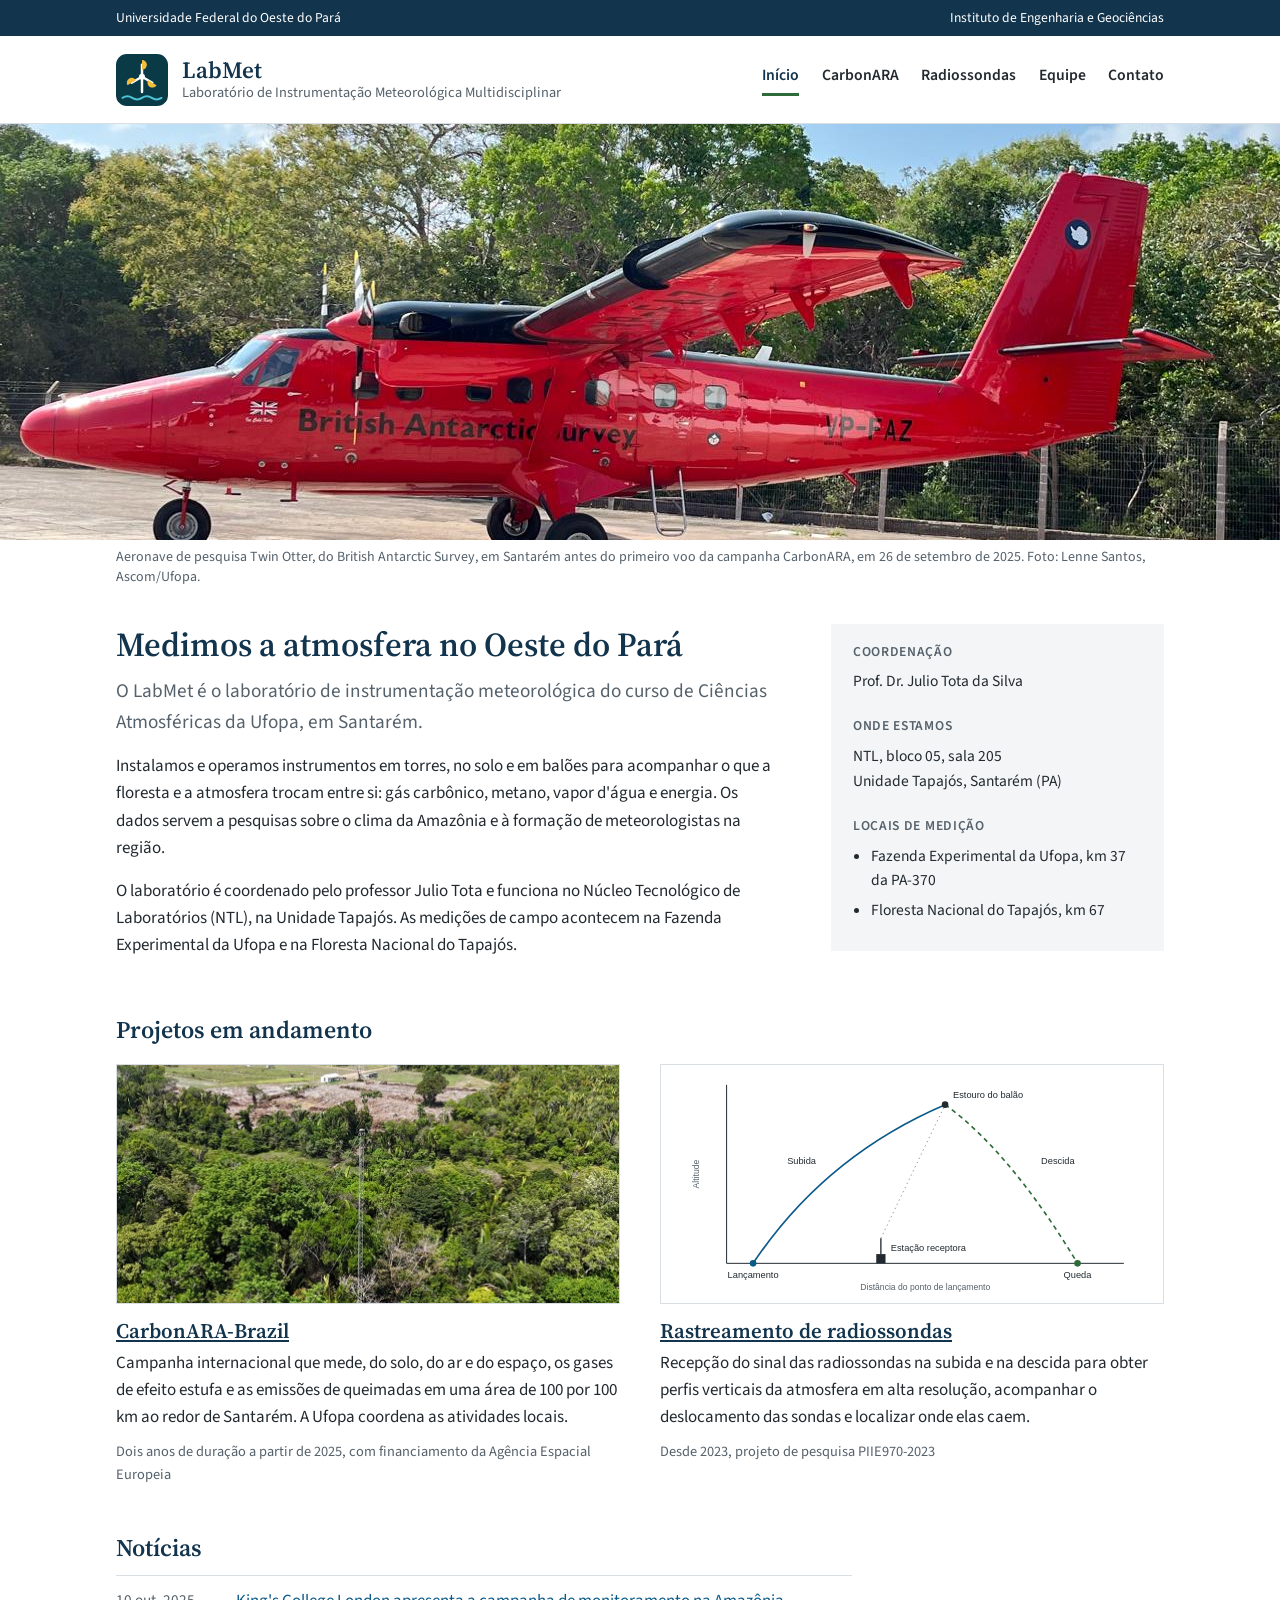
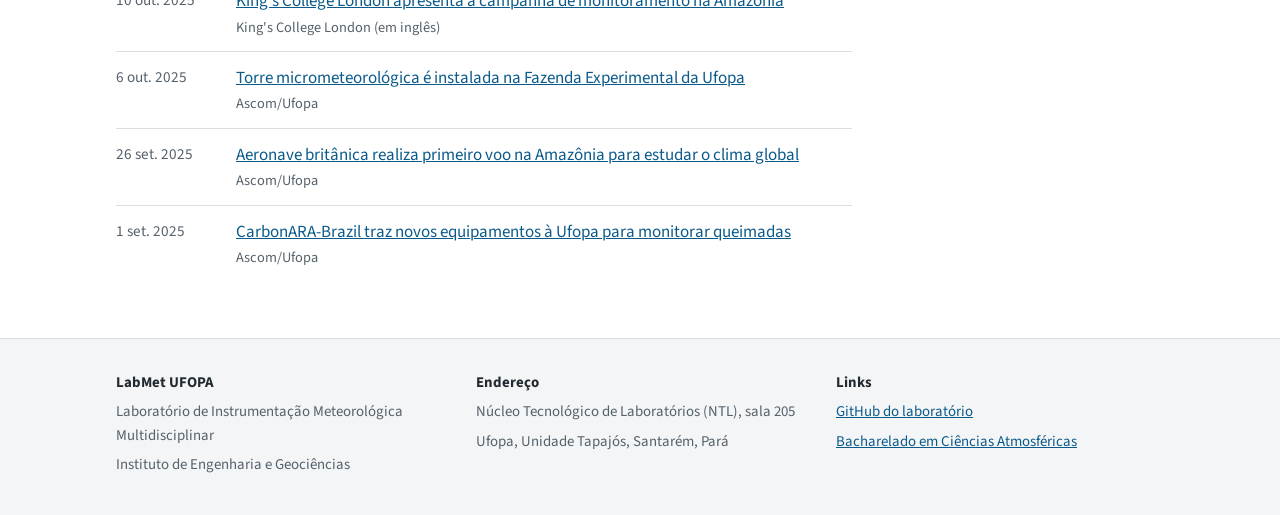
==== index.html @ 43bb2252 "Refaz o site no formato de páginas de laboratório acadêmico Divide o conteúdo em páginas (início, Ca" ====
<!doctype html>
<html lang="pt-BR">
<head>
  <meta charset="utf-8">
  <meta name="viewport" content="width=device-width, initial-scale=1">
  <title>LabMet UFOPA | Laboratório de Instrumentação Meteorológica Multidisciplinar</title>
  <meta name="description" content="Laboratório de Instrumentação Meteorológica Multidisciplinar da Ufopa, em Santarém. Medidas de gases de efeito estufa, fluxos e perfis da atmosfera na Amazônia.">
  <meta property="og:title" content="LabMet UFOPA | Laboratório de Instrumentação Meteorológica Multidisciplinar">
  <meta property="og:description" content="Laboratório de Instrumentação Meteorológica Multidisciplinar da Ufopa, em Santarém. Medidas de gases de efeito estufa, fluxos e perfis da atmosfera na Amazônia.">
  <meta property="og:type" content="website">
  <meta property="og:url" content="https://labmet-ufopa.github.io/">
  <meta property="og:image" content="https://labmet-ufopa.github.io/assets/img/fotos/twin-otter-hangar.jpg">
  <meta property="og:locale" content="pt_BR">
  <link rel="icon" href="assets/img/logo.svg" type="image/svg+xml">
  <link rel="preconnect" href="https://fonts.googleapis.com">
  <link rel="preconnect" href="https://fonts.gstatic.com" crossorigin>
  <link rel="stylesheet" href="https://fonts.googleapis.com/css2?family=Source+Sans+3:wght@400;600&family=Source+Serif+4:opsz,wght@8..60,600&display=swap">
  <link rel="stylesheet" href="assets/css/style.css">
</head>
<body>
  <a class="pular" href="#conteudo">Ir para o conteúdo</a>

  <div class="barra-ufopa">
    <div class="container">
      <a href="https://www.ufopa.edu.br/">Universidade Federal do Oeste do Pará</a>
      <a href="https://ieg.ufopa.edu.br/">Instituto de Engenharia e Geociências</a>
    </div>
  </div>

  <header class="cabecalho">
    <div class="container">
      <a class="marca" href="index.html">
        <img src="assets/img/logo.svg" alt="" width="52" height="52">
        <span>
          <span class="marca-nome">LabMet</span>
          <span class="marca-desc">Laboratório de Instrumentação Meteorológica Multidisciplinar</span>
        </span>
      </a>
      <nav class="menu" aria-label="Principal">
        <ul>
          <li><a href="index.html" aria-current="page">Início</a></li>
          <li><a href="carbonara.html">CarbonARA</a></li>
          <li><a href="radiossondas.html">Radiossondas</a></li>
          <li><a href="equipe.html">Equipe</a></li>
          <li><a href="contato.html">Contato</a></li>
        </ul>
      </nav>
    </div>
  </header>

  <main id="conteudo">
    <figure class="destaque">
      <img src="assets/img/fotos/twin-otter-hangar.jpg" alt="Avião bimotor vermelho do British Antarctic Survey estacionado em Santarém" width="1280" height="720">
    </figure>
    <div class="container">
      <figcaption>Aeronave de pesquisa Twin Otter, do British Antarctic Survey, em Santarém antes do primeiro voo da campanha CarbonARA, em 26 de setembro de 2025. Foto: Lenne Santos, Ascom/Ufopa.</figcaption>
    </div>

    <div class="container principal">
      <div class="colunas">
        <div>
          <h1>Medimos a atmosfera no Oeste do Pará</h1>
          <p class="abertura">O LabMet é o laboratório de instrumentação meteorológica do curso de Ciências Atmosféricas da Ufopa, em Santarém.</p>
          <p>Instalamos e operamos instrumentos em torres, no solo e em balões para acompanhar o que a floresta e a atmosfera trocam entre si: gás carbônico, metano, vapor d'água e energia. Os dados servem a pesquisas sobre o clima da Amazônia e à formação de meteorologistas na região.</p>
          <p>O laboratório é coordenado pelo professor Julio Tota e funciona no Núcleo Tecnológico de Laboratórios (NTL), na Unidade Tapajós. As medições de campo acontecem na Fazenda Experimental da Ufopa e na Floresta Nacional do Tapajós.</p>
        </div>
        <aside class="lateral">
          <h2>Coordenação</h2>
          <p>Prof. Dr. Julio Tota da Silva</p>
          <h2>Onde estamos</h2>
          <p>NTL, bloco 05, sala 205<br>Unidade Tapajós, Santarém (PA)</p>
          <h2>Locais de medição</h2>
          <ul>
            <li>Fazenda Experimental da Ufopa, km 37 da PA-370</li>
            <li>Floresta Nacional do Tapajós, km 67</li>
          </ul>
        </aside>
      </div>

      <h2>Projetos em andamento</h2>
      <div class="projetos">
        <article class="projeto">
          <a href="carbonara.html"><img src="assets/img/fotos/torre-fazenda.jpg" alt="Vista aérea da torre metálica em meio à vegetação na Fazenda Experimental" width="500" height="345"></a>
          <h3><a href="carbonara.html">CarbonARA-Brazil</a></h3>
          <p>Campanha internacional que mede, do solo, do ar e do espaço, os gases de efeito estufa e as emissões de queimadas em uma área de 100 por 100 km ao redor de Santarém. A Ufopa coordena as atividades locais.</p>
          <p class="situacao">Dois anos de duração a partir de 2025, com financiamento da Agência Espacial Europeia</p>
        </article>
        <article class="projeto">
          <a href="radiossondas.html"><img src="assets/img/radiossonda-esquema.svg" alt="Esquema da subida e da descida de uma radiossonda, com a estação receptora no solo" width="700" height="360"></a>
          <h3><a href="radiossondas.html">Rastreamento de radiossondas</a></h3>
          <p>Recepção do sinal das radiossondas na subida e na descida para obter perfis verticais da atmosfera em alta resolução, acompanhar o deslocamento das sondas e localizar onde elas caem.</p>
          <p class="situacao">Desde 2023, projeto de pesquisa PIIE970-2023</p>
        </article>
      </div>

      <h2>Notícias</h2>
      <ul class="noticias">
        <li>
          <time datetime="2025-10-10">10 out. 2025</time>
          <span><a href="https://www.kcl.ac.uk/news/kings-leads-major-international-effort-to-monitor-amazons-climate-tipping-point">King's College London apresenta a campanha de monitoramento na Amazônia</a> <span class="fonte">King's College London (em inglês)</span></span>
        </li>
        <li>
          <time datetime="2025-10-06">6 out. 2025</time>
          <span><a href="https://www.ufopa.edu.br/ufopa/comunica/noticias/torre-micrometeorologica-e-instalada-na-fazenda-experimental-da-ufopa/">Torre micrometeorológica é instalada na Fazenda Experimental da Ufopa</a> <span class="fonte">Ascom/Ufopa</span></span>
        </li>
        <li>
          <time datetime="2025-09-26">26 set. 2025</time>
          <span><a href="https://www.ufopa.edu.br/ufopa/comunica/noticias/aeronave-britanica-realiza-primeiro-voo-na-amazonia-para-estudar-o-clima-global/">Aeronave britânica realiza primeiro voo na Amazônia para estudar o clima global</a> <span class="fonte">Ascom/Ufopa</span></span>
        </li>
        <li>
          <time datetime="2025-09-01">1 set. 2025</time>
          <span><a href="https://www.ufopa.edu.br/ufopa/comunica/noticias/carbonara-brazil-traz-novos-equipamentos-a-ufopa-para-monitorar-queimadas/">CarbonARA-Brazil traz novos equipamentos à Ufopa para monitorar queimadas</a> <span class="fonte">Ascom/Ufopa</span></span>
        </li>
      </ul>
    </div>
  </main>

  <footer class="rodape">
    <div class="container">
      <div>
        <p><strong>LabMet UFOPA</strong></p>
        <p>Laboratório de Instrumentação Meteorológica Multidisciplinar</p>
        <p>Instituto de Engenharia e Geociências</p>
      </div>
      <div>
        <p><strong>Endereço</strong></p>
        <p>Núcleo Tecnológico de Laboratórios (NTL), sala 205</p>
        <p>Ufopa, Unidade Tapajós, Santarém, Pará</p>
      </div>
      <div>
        <p><strong>Links</strong></p>
        <p><a href="https://github.com/labmet-ufopa">GitHub do laboratório</a></p>
        <p><a href="https://ieg.ufopa.edu.br/ieg/graduacao/bacharelado-em-ciencias-atmosfericas/">Bacharelado em Ciências Atmosféricas</a></p>
      </div>
    </div>
  </footer>
</body>
</html>
---- assets/css/style.css ----
/* LabMet UFOPA */

:root {
  --azul: #12344d;
  --azul-link: #0b5a8a;
  --verde: #2f6b3a;
  --texto: #222a30;
  --texto-suave: #55616b;
  --linha: #d9dee2;
  --fundo: #ffffff;
  --fundo-suave: #f3f5f6;

  --serif: "Source Serif 4", Georgia, "Times New Roman", serif;
  --sans: "Source Sans 3", "Helvetica Neue", Arial, sans-serif;
}

*, *::before, *::after { box-sizing: border-box; }

html { color-scheme: light; }

body {
  margin: 0;
  background: var(--fundo);
  color: var(--texto);
  font-family: var(--sans);
  font-size: 1.0625rem;
  line-height: 1.6;
}

img { max-width: 100%; height: auto; display: block; }

a { color: var(--azul-link); }
a:hover { color: var(--azul); }
a:focus-visible { outline: 2px solid var(--azul-link); outline-offset: 2px; }

.container { max-width: 68rem; margin: 0 auto; padding: 0 1.25rem; }

.pular { position: absolute; left: -999px; top: 0; background: #fff; padding: 0.5rem 1rem; }
.pular:focus { left: 0; z-index: 5; }

/* Barra da universidade */
.barra-ufopa { background: var(--azul); color: #fff; font-size: 0.85rem; }
.barra-ufopa .container { display: flex; flex-wrap: wrap; justify-content: space-between; gap: 0.25rem 1.5rem; padding-top: 0.45rem; padding-bottom: 0.45rem; }
.barra-ufopa a { color: #fff; text-decoration: none; }
.barra-ufopa a:hover { text-decoration: underline; }

/* Cabeçalho */
.cabecalho { border-bottom: 1px solid var(--linha); }
.cabecalho .container { display: flex; flex-wrap: wrap; align-items: center; justify-content: space-between; gap: 0.75rem 2rem; padding-top: 1.1rem; padding-bottom: 1.1rem; }
.marca { display: flex; align-items: center; gap: 0.85rem; text-decoration: none; color: var(--azul); min-width: 0; }
.marca img { width: 3.25rem; height: 3.25rem; flex: none; }
.marca-nome { font-family: var(--serif); font-weight: 600; font-size: 1.45rem; line-height: 1.15; display: block; }
.marca-desc { font-size: 0.9rem; color: var(--texto-suave); display: block; line-height: 1.3; }

.menu ul { list-style: none; margin: 0; padding: 0; display: flex; flex-wrap: wrap; gap: 0.25rem 1.4rem; }
.menu a { text-decoration: none; color: var(--texto); font-weight: 600; font-size: 0.98rem; padding: 0.3rem 0; display: block; border-bottom: 3px solid transparent; }
.menu a:hover { border-bottom-color: var(--linha); }
.menu a[aria-current="page"] { border-bottom-color: var(--verde); color: var(--azul); }

/* Títulos e texto */
h1, h2, h3 { font-family: var(--serif); color: var(--azul); font-weight: 600; line-height: 1.2; }
h1 { font-size: 2.1rem; margin: 0 0 0.75rem; }
h2 { font-size: 1.5rem; margin: 2.5rem 0 0.75rem; }
h3 { font-size: 1.15rem; margin: 1.75rem 0 0.4rem; }
p { margin: 0 0 1rem; }
ul, ol { margin: 0 0 1rem; padding-left: 1.3rem; }
li { margin-bottom: 0.3rem; }

.principal { padding-top: 2.25rem; padding-bottom: 3.5rem; }
.abertura { font-size: 1.2rem; color: var(--texto-suave); max-width: 46rem; }
.texto { max-width: 46rem; }
.migalha { font-size: 0.9rem; color: var(--texto-suave); margin-bottom: 1rem; }

/* Foto de abertura da página inicial */
.destaque { margin: 0; }
.destaque img { width: 100%; height: 26rem; object-fit: cover; object-position: center 55%; }
figcaption { font-size: 0.875rem; color: var(--texto-suave); padding-top: 0.5rem; line-height: 1.4; }

figure { margin: 1.75rem 0; }
figure img { border: 1px solid var(--linha); }
.destaque img { border: 0; }

/* Duas colunas: texto e lateral */
.colunas { display: grid; grid-template-columns: minmax(0, 2fr) minmax(0, 1fr); gap: 3rem; align-items: start; }
.lateral { background: var(--fundo-suave); padding: 1.25rem 1.4rem; font-size: 0.97rem; }
.lateral h2 { font-family: var(--sans); font-size: 0.85rem; text-transform: uppercase; letter-spacing: 0.05em; color: var(--texto-suave); margin: 0 0 0.6rem; }
.lateral h2:not(:first-child) { margin-top: 1.5rem; }
.lateral p, .lateral ul { margin-bottom: 0.5rem; }
.lateral ul { padding-left: 1.1rem; }

/* Projetos na página inicial */
.projetos { display: grid; grid-template-columns: repeat(2, minmax(0, 1fr)); gap: 2.5rem; margin-top: 1.25rem; }
.projeto img { width: 100%; height: 15rem; object-fit: cover; border: 1px solid var(--linha); background: #fff; }
.projeto img[src$=".svg"] { object-fit: contain; }
.projeto h3 { font-size: 1.3rem; margin: 0.9rem 0 0.4rem; }
.projeto h3 a { color: var(--azul); }
.projeto p { margin-bottom: 0.5rem; }
.situacao { font-size: 0.9rem; color: var(--texto-suave); }

/* Notícias */
.noticias { list-style: none; padding: 0; margin: 0; max-width: 46rem; }
.noticias li { display: grid; grid-template-columns: 6.5rem minmax(0, 1fr); gap: 1rem; padding: 0.8rem 0; border-top: 1px solid var(--linha); margin: 0; }
.noticias time { color: var(--texto-suave); font-size: 0.95rem; }
.noticias .fonte { display: block; font-size: 0.9rem; color: var(--texto-suave); }

/* Tabelas */
.rolagem { overflow-x: auto; margin: 1rem 0 1.5rem; }
table { border-collapse: collapse; width: 100%; font-size: 0.97rem; }
caption { text-align: left; font-weight: 600; padding-bottom: 0.5rem; color: var(--azul); }
th, td { text-align: left; padding: 0.55rem 1rem 0.55rem 0; border-bottom: 1px solid var(--linha); vertical-align: top; }
thead th { border-bottom: 2px solid var(--azul); font-size: 0.9rem; white-space: nowrap; }
.rolagem table { min-width: 34rem; }

/* Linha do tempo e fichas */
.datas { margin: 1rem 0 1.5rem; max-width: 46rem; }
.datas div { display: grid; grid-template-columns: 9rem minmax(0, 1fr); gap: 1rem; padding: 0.6rem 0; border-top: 1px solid var(--linha); }
.datas dt { font-weight: 600; color: var(--azul); }
.datas dd { margin: 0; }

blockquote { margin: 1.5rem 0; padding: 0.25rem 0 0.25rem 1.25rem; border-left: 3px solid var(--verde); max-width: 44rem; font-family: var(--serif); font-size: 1.12rem; line-height: 1.55; }
blockquote footer { font-family: var(--sans); font-size: 0.93rem; color: var(--texto-suave); margin-top: 0.5rem; }

/* Equipe */
.pessoas { list-style: none; padding: 0; margin: 0; max-width: 46rem; }
.pessoas li { padding: 1.1rem 0; border-top: 1px solid var(--linha); margin: 0; }
.pessoas h3 { margin: 0; font-size: 1.2rem; }
.pessoas .funcao { color: var(--texto-suave); font-size: 0.95rem; margin: 0.1rem 0 0.5rem; }
.pessoas p:last-child { margin-bottom: 0; }

.figura-svg { max-width: 44rem; }
.figura-svg svg { width: 100%; height: auto; display: block; border: 1px solid var(--linha); background: #fff; }
.figura-svg text { font-family: var(--sans); font-size: 14px; fill: var(--texto); }
.figura-svg .eixo { fill: var(--texto-suave); font-size: 13px; }

/* Rodapé */
.rodape { background: var(--fundo-suave); border-top: 1px solid var(--linha); font-size: 0.93rem; color: var(--texto-suave); }
.rodape .container { display: grid; grid-template-columns: repeat(3, minmax(0, 1fr)); gap: 2rem; padding-top: 2rem; padding-bottom: 2rem; }
.rodape strong { color: var(--texto); }
.rodape p { margin: 0 0 0.35rem; overflow-wrap: anywhere; }

@media (max-width: 800px) {
  h1 { font-size: 1.75rem; }
  .colunas, .projetos, .rodape .container { grid-template-columns: minmax(0, 1fr); gap: 2rem; }
  .destaque img { height: 15rem; }
  .marca-nome { font-size: 1.25rem; }
}
@media (max-width: 480px) {
  .noticias li, .datas div { grid-template-columns: minmax(0, 1fr); gap: 0.1rem; }
}
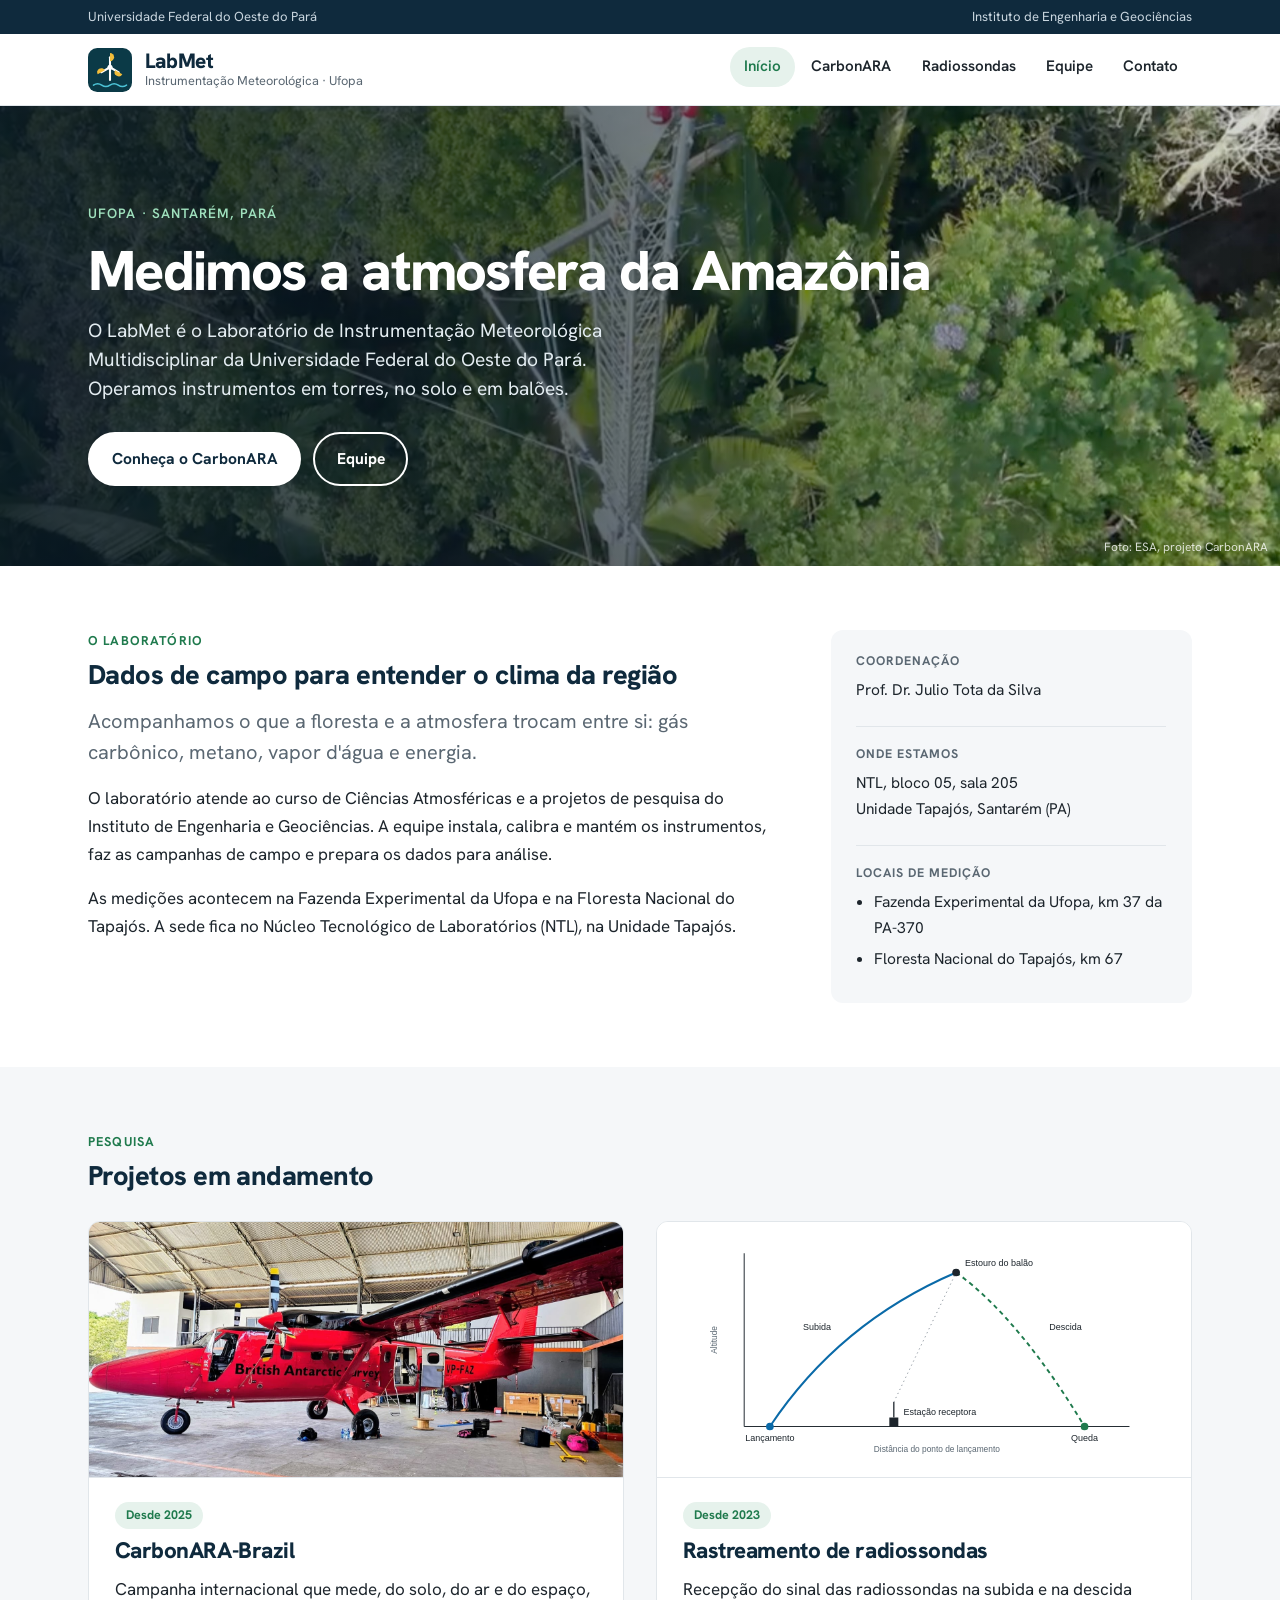
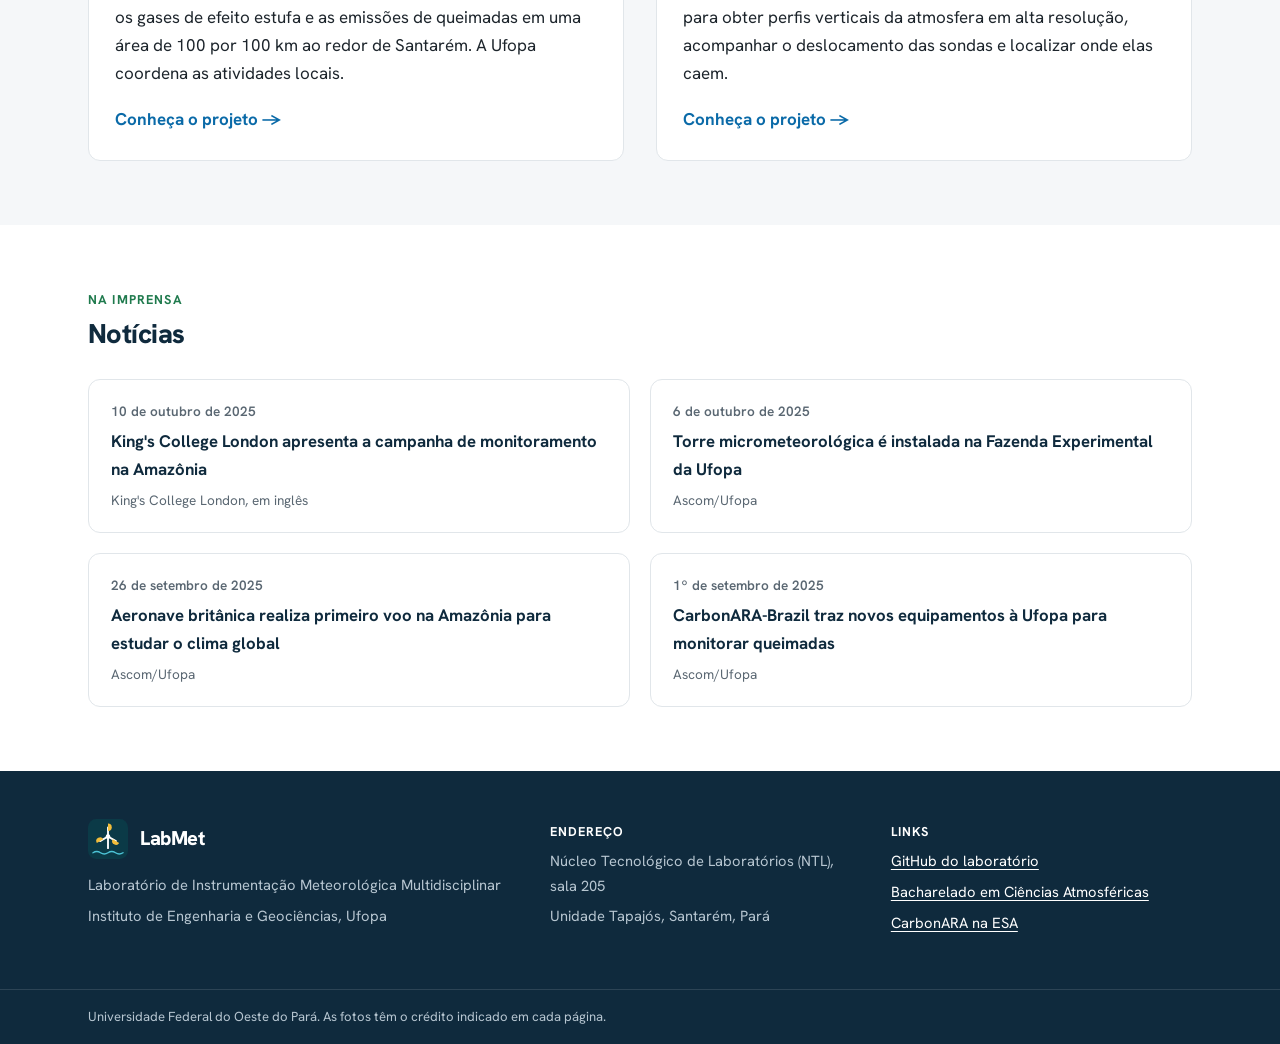
==== commit 119007cd: "Moderniza o visual, amplia o CarbonARA e inclui o Prof. Helvecio Abertura com foto em tela cheia, no" ====
--- a/index.html
+++ b/index.html
@@ -14,7 +14,7 @@
   <link rel="icon" href="assets/img/logo.svg" type="image/svg+xml">
   <link rel="preconnect" href="https://fonts.googleapis.com">
   <link rel="preconnect" href="https://fonts.gstatic.com" crossorigin>
-  <link rel="stylesheet" href="https://fonts.googleapis.com/css2?family=Source+Sans+3:wght@400;600&family=Source+Serif+4:opsz,wght@8..60,600&display=swap">
+  <link rel="stylesheet" href="https://fonts.googleapis.com/css2?family=Hanken+Grotesk:wght@400;600;700;800&display=swap">
   <link rel="stylesheet" href="assets/css/style.css">
 </head>
 <body>
@@ -30,10 +30,10 @@
   <header class="cabecalho">
     <div class="container">
       <a class="marca" href="index.html">
-        <img src="assets/img/logo.svg" alt="" width="52" height="52">
+        <img src="assets/img/logo.svg" alt="" width="44" height="44">
         <span>
           <span class="marca-nome">LabMet</span>
-          <span class="marca-desc">Laboratório de Instrumentação Meteorológica Multidisciplinar</span>
+          <span class="marca-desc">Instrumentação Meteorológica · Ufopa</span>
         </span>
       </a>
       <nav class="menu" aria-label="Principal">
@@ -49,20 +49,28 @@
   </header>
 
   <main id="conteudo">
-    <figure class="destaque">
-      <img src="assets/img/fotos/twin-otter-hangar.jpg" alt="Avião bimotor vermelho do British Antarctic Survey estacionado em Santarém" width="1280" height="720">
-    </figure>
-    <div class="container">
-      <figcaption>Aeronave de pesquisa Twin Otter, do British Antarctic Survey, em Santarém antes do primeiro voo da campanha CarbonARA, em 26 de setembro de 2025. Foto: Lenne Santos, Ascom/Ufopa.</figcaption>
-    </div>
+    <section class="hero">
+      <img src="assets/img/fotos/esa-torre-instrumentos.jpg" alt="Torre metálica com instrumentos vista de cima, cercada pelas copas das árvores">
+      <div class="container">
+        <p class="hero-local">Ufopa · Santarém, Pará</p>
+        <h1>Medimos a atmosfera da Amazônia</h1>
+        <p class="hero-texto">O LabMet é o Laboratório de Instrumentação Meteorológica Multidisciplinar da Universidade Federal do Oeste do Pará. Operamos instrumentos em torres, no solo e em balões.</p>
+        <div class="botoes">
+          <a class="botao" href="carbonara.html">Conheça o CarbonARA</a>
+          <a class="botao botao-vazado" href="equipe.html">Equipe</a>
+        </div>
+      </div>
+      <p class="credito">Foto: ESA, projeto CarbonARA</p>
+    </section>
 
-    <div class="container principal">
-      <div class="colunas">
+    <section class="secao">
+      <div class="container colunas">
         <div>
-          <h1>Medimos a atmosfera no Oeste do Pará</h1>
-          <p class="abertura">O LabMet é o laboratório de instrumentação meteorológica do curso de Ciências Atmosféricas da Ufopa, em Santarém.</p>
-          <p>Instalamos e operamos instrumentos em torres, no solo e em balões para acompanhar o que a floresta e a atmosfera trocam entre si: gás carbônico, metano, vapor d'água e energia. Os dados servem a pesquisas sobre o clima da Amazônia e à formação de meteorologistas na região.</p>
-          <p>O laboratório é coordenado pelo professor Julio Tota e funciona no Núcleo Tecnológico de Laboratórios (NTL), na Unidade Tapajós. As medições de campo acontecem na Fazenda Experimental da Ufopa e na Floresta Nacional do Tapajós.</p>
+          <p class="sobretitulo">O laboratório</p>
+          <h2>Dados de campo para entender o clima da região</h2>
+          <p class="abertura">Acompanhamos o que a floresta e a atmosfera trocam entre si: gás carbônico, metano, vapor d'água e energia.</p>
+          <p>O laboratório atende ao curso de Ciências Atmosféricas e a projetos de pesquisa do Instituto de Engenharia e Geociências. A equipe instala, calibra e mantém os instrumentos, faz as campanhas de campo e prepara os dados para análise.</p>
+          <p>As medições acontecem na Fazenda Experimental da Ufopa e na Floresta Nacional do Tapajós. A sede fica no Núcleo Tecnológico de Laboratórios (NTL), na Unidade Tapajós.</p>
         </div>
         <aside class="lateral">
           <h2>Coordenação</h2>
@@ -76,62 +84,94 @@
           </ul>
         </aside>
       </div>
+    </section>
 
-      <h2>Projetos em andamento</h2>
-      <div class="projetos">
-        <article class="projeto">
-          <a href="carbonara.html"><img src="assets/img/fotos/torre-fazenda.jpg" alt="Vista aérea da torre metálica em meio à vegetação na Fazenda Experimental" width="500" height="345"></a>
-          <h3><a href="carbonara.html">CarbonARA-Brazil</a></h3>
-          <p>Campanha internacional que mede, do solo, do ar e do espaço, os gases de efeito estufa e as emissões de queimadas em uma área de 100 por 100 km ao redor de Santarém. A Ufopa coordena as atividades locais.</p>
-          <p class="situacao">Dois anos de duração a partir de 2025, com financiamento da Agência Espacial Europeia</p>
-        </article>
-        <article class="projeto">
-          <a href="radiossondas.html"><img src="assets/img/radiossonda-esquema.svg" alt="Esquema da subida e da descida de uma radiossonda, com a estação receptora no solo" width="700" height="360"></a>
-          <h3><a href="radiossondas.html">Rastreamento de radiossondas</a></h3>
-          <p>Recepção do sinal das radiossondas na subida e na descida para obter perfis verticais da atmosfera em alta resolução, acompanhar o deslocamento das sondas e localizar onde elas caem.</p>
-          <p class="situacao">Desde 2023, projeto de pesquisa PIIE970-2023</p>
-        </article>
+    <section class="secao secao-suave">
+      <div class="container">
+        <div class="secao-titulo">
+          <div>
+            <p class="sobretitulo">Pesquisa</p>
+            <h2>Projetos em andamento</h2>
+          </div>
+        </div>
+        <div class="projetos">
+          <article class="projeto">
+            <img src="assets/img/fotos/esa-aviao-instrumentos.jpg" alt="Avião de pesquisa vermelho dentro de um hangar, com caixas de equipamentos ao redor">
+            <div class="projeto-corpo">
+              <span class="etiqueta">Desde 2025</span>
+              <h3><a href="carbonara.html">CarbonARA-Brazil</a></h3>
+              <p>Campanha internacional que mede, do solo, do ar e do espaço, os gases de efeito estufa e as emissões de queimadas em uma área de 100 por 100 km ao redor de Santarém. A Ufopa coordena as atividades locais.</p>
+              <p class="mais">Conheça o projeto →</p>
+            </div>
+          </article>
+          <article class="projeto">
+            <img src="assets/img/radiossonda-esquema.svg" alt="Esquema da subida e da descida de uma radiossonda, com a estação receptora no solo">
+            <div class="projeto-corpo">
+              <span class="etiqueta">Desde 2023</span>
+              <h3><a href="radiossondas.html">Rastreamento de radiossondas</a></h3>
+              <p>Recepção do sinal das radiossondas na subida e na descida para obter perfis verticais da atmosfera em alta resolução, acompanhar o deslocamento das sondas e localizar onde elas caem.</p>
+              <p class="mais">Conheça o projeto →</p>
+            </div>
+          </article>
+        </div>
       </div>
+    </section>
 
-      <h2>Notícias</h2>
-      <ul class="noticias">
-        <li>
-          <time datetime="2025-10-10">10 out. 2025</time>
-          <span><a href="https://www.kcl.ac.uk/news/kings-leads-major-international-effort-to-monitor-amazons-climate-tipping-point">King's College London apresenta a campanha de monitoramento na Amazônia</a> <span class="fonte">King's College London (em inglês)</span></span>
-        </li>
-        <li>
-          <time datetime="2025-10-06">6 out. 2025</time>
-          <span><a href="https://www.ufopa.edu.br/ufopa/comunica/noticias/torre-micrometeorologica-e-instalada-na-fazenda-experimental-da-ufopa/">Torre micrometeorológica é instalada na Fazenda Experimental da Ufopa</a> <span class="fonte">Ascom/Ufopa</span></span>
-        </li>
-        <li>
-          <time datetime="2025-09-26">26 set. 2025</time>
-          <span><a href="https://www.ufopa.edu.br/ufopa/comunica/noticias/aeronave-britanica-realiza-primeiro-voo-na-amazonia-para-estudar-o-clima-global/">Aeronave britânica realiza primeiro voo na Amazônia para estudar o clima global</a> <span class="fonte">Ascom/Ufopa</span></span>
-        </li>
-        <li>
-          <time datetime="2025-09-01">1 set. 2025</time>
-          <span><a href="https://www.ufopa.edu.br/ufopa/comunica/noticias/carbonara-brazil-traz-novos-equipamentos-a-ufopa-para-monitorar-queimadas/">CarbonARA-Brazil traz novos equipamentos à Ufopa para monitorar queimadas</a> <span class="fonte">Ascom/Ufopa</span></span>
-        </li>
-      </ul>
-    </div>
+    <section class="secao">
+      <div class="container">
+        <div class="secao-titulo">
+          <div>
+            <p class="sobretitulo">Na imprensa</p>
+            <h2>Notícias</h2>
+          </div>
+        </div>
+        <ul class="noticias">
+          <li>
+            <time datetime="2025-10-10">10 de outubro de 2025</time>
+            <a href="https://www.kcl.ac.uk/news/kings-leads-major-international-effort-to-monitor-amazons-climate-tipping-point">King's College London apresenta a campanha de monitoramento na Amazônia</a>
+            <span class="fonte">King's College London, em inglês</span>
+          </li>
+          <li>
+            <time datetime="2025-10-06">6 de outubro de 2025</time>
+            <a href="https://www.ufopa.edu.br/ufopa/comunica/noticias/torre-micrometeorologica-e-instalada-na-fazenda-experimental-da-ufopa/">Torre micrometeorológica é instalada na Fazenda Experimental da Ufopa</a>
+            <span class="fonte">Ascom/Ufopa</span>
+          </li>
+          <li>
+            <time datetime="2025-09-26">26 de setembro de 2025</time>
+            <a href="https://www.ufopa.edu.br/ufopa/comunica/noticias/aeronave-britanica-realiza-primeiro-voo-na-amazonia-para-estudar-o-clima-global/">Aeronave britânica realiza primeiro voo na Amazônia para estudar o clima global</a>
+            <span class="fonte">Ascom/Ufopa</span>
+          </li>
+          <li>
+            <time datetime="2025-09-01">1º de setembro de 2025</time>
+            <a href="https://www.ufopa.edu.br/ufopa/comunica/noticias/carbonara-brazil-traz-novos-equipamentos-a-ufopa-para-monitorar-queimadas/">CarbonARA-Brazil traz novos equipamentos à Ufopa para monitorar queimadas</a>
+            <span class="fonte">Ascom/Ufopa</span>
+          </li>
+        </ul>
+      </div>
+    </section>
   </main>
 
   <footer class="rodape">
     <div class="container">
       <div>
-        <p><strong>LabMet UFOPA</strong></p>
+        <div class="marca-rodape"><img src="assets/img/logo.svg" alt="" width="40" height="40"><span>LabMet</span></div>
         <p>Laboratório de Instrumentação Meteorológica Multidisciplinar</p>
-        <p>Instituto de Engenharia e Geociências</p>
+        <p>Instituto de Engenharia e Geociências, Ufopa</p>
       </div>
       <div>
         <p><strong>Endereço</strong></p>
         <p>Núcleo Tecnológico de Laboratórios (NTL), sala 205</p>
-        <p>Ufopa, Unidade Tapajós, Santarém, Pará</p>
+        <p>Unidade Tapajós, Santarém, Pará</p>
       </div>
       <div>
         <p><strong>Links</strong></p>
         <p><a href="https://github.com/labmet-ufopa">GitHub do laboratório</a></p>
         <p><a href="https://ieg.ufopa.edu.br/ieg/graduacao/bacharelado-em-ciencias-atmosfericas/">Bacharelado em Ciências Atmosféricas</a></p>
+        <p><a href="https://climate.esa.int/en/supporting-the-paris-agreement/CarbonARA/">CarbonARA na ESA</a></p>
       </div>
+    </div>
+    <div class="rodape-fim">
+      <div class="container">Universidade Federal do Oeste do Pará. As fotos têm o crédito indicado em cada página.</div>
     </div>
   </footer>
 </body>
--- a/assets/css/style.css
+++ b/assets/css/style.css
@@ -1,149 +1,227 @@
 /* LabMet UFOPA */
 
 :root {
-  --azul: #12344d;
-  --azul-link: #0b5a8a;
-  --verde: #2f6b3a;
-  --texto: #222a30;
-  --texto-suave: #55616b;
-  --linha: #d9dee2;
+  --azul: #0f2a3d;
+  --azul-medio: #1b4965;
+  --link: #0a6aa8;
+  --verde: #1f7a4d;
+  --verde-claro: #e6f2ec;
+  --texto: #1d252c;
+  --texto-suave: #5a6772;
+  --linha: #e1e6ea;
   --fundo: #ffffff;
-  --fundo-suave: #f3f5f6;
-
-  --serif: "Source Serif 4", Georgia, "Times New Roman", serif;
-  --sans: "Source Sans 3", "Helvetica Neue", Arial, sans-serif;
+  --fundo-suave: #f5f7f9;
+  --raio: 12px;
+
+  --fonte: "Hanken Grotesk", "Helvetica Neue", Arial, sans-serif;
 }
 
 *, *::before, *::after { box-sizing: border-box; }
 
-html { color-scheme: light; }
+html { color-scheme: light; scroll-behavior: smooth; }
+@media (prefers-reduced-motion: reduce) { html { scroll-behavior: auto; } }
 
 body {
   margin: 0;
   background: var(--fundo);
   color: var(--texto);
-  font-family: var(--sans);
+  font-family: var(--fonte);
   font-size: 1.0625rem;
-  line-height: 1.6;
+  line-height: 1.65;
+  -webkit-font-smoothing: antialiased;
 }
 
 img { max-width: 100%; height: auto; display: block; }
 
-a { color: var(--azul-link); }
+a { color: var(--link); text-underline-offset: 0.18em; }
 a:hover { color: var(--azul); }
-a:focus-visible { outline: 2px solid var(--azul-link); outline-offset: 2px; }
-
-.container { max-width: 68rem; margin: 0 auto; padding: 0 1.25rem; }
-
-.pular { position: absolute; left: -999px; top: 0; background: #fff; padding: 0.5rem 1rem; }
-.pular:focus { left: 0; z-index: 5; }
+a:focus-visible, .botao:focus-visible { outline: 3px solid #f2bd3a; outline-offset: 2px; }
+
+.container { max-width: 72rem; margin: 0 auto; padding-left: 1.5rem; padding-right: 1.5rem; }
+
+.pular { position: absolute; left: -999px; top: 0; background: #fff; padding: 0.5rem 1rem; z-index: 30; }
+.pular:focus { left: 0; }
 
 /* Barra da universidade */
-.barra-ufopa { background: var(--azul); color: #fff; font-size: 0.85rem; }
-.barra-ufopa .container { display: flex; flex-wrap: wrap; justify-content: space-between; gap: 0.25rem 1.5rem; padding-top: 0.45rem; padding-bottom: 0.45rem; }
-.barra-ufopa a { color: #fff; text-decoration: none; }
-.barra-ufopa a:hover { text-decoration: underline; }
+.barra-ufopa { background: var(--azul); color: #c9d6df; font-size: 0.82rem; }
+.barra-ufopa .container { display: flex; flex-wrap: wrap; justify-content: space-between; gap: 0.2rem 1.5rem; padding-top: 0.4rem; padding-bottom: 0.4rem; }
+.barra-ufopa a { color: inherit; text-decoration: none; }
+.barra-ufopa a:hover { color: #fff; }
 
 /* Cabeçalho */
-.cabecalho { border-bottom: 1px solid var(--linha); }
-.cabecalho .container { display: flex; flex-wrap: wrap; align-items: center; justify-content: space-between; gap: 0.75rem 2rem; padding-top: 1.1rem; padding-bottom: 1.1rem; }
-.marca { display: flex; align-items: center; gap: 0.85rem; text-decoration: none; color: var(--azul); min-width: 0; }
-.marca img { width: 3.25rem; height: 3.25rem; flex: none; }
-.marca-nome { font-family: var(--serif); font-weight: 600; font-size: 1.45rem; line-height: 1.15; display: block; }
-.marca-desc { font-size: 0.9rem; color: var(--texto-suave); display: block; line-height: 1.3; }
-
-.menu ul { list-style: none; margin: 0; padding: 0; display: flex; flex-wrap: wrap; gap: 0.25rem 1.4rem; }
-.menu a { text-decoration: none; color: var(--texto); font-weight: 600; font-size: 0.98rem; padding: 0.3rem 0; display: block; border-bottom: 3px solid transparent; }
-.menu a:hover { border-bottom-color: var(--linha); }
-.menu a[aria-current="page"] { border-bottom-color: var(--verde); color: var(--azul); }
+.cabecalho { position: sticky; top: 0; z-index: 20; background: rgba(255, 255, 255, 0.94); backdrop-filter: blur(10px); border-bottom: 1px solid var(--linha); }
+.cabecalho .container { display: flex; flex-wrap: wrap; align-items: center; justify-content: space-between; gap: 0.5rem 2rem; padding-top: 0.8rem; padding-bottom: 0.8rem; }
+.marca { display: flex; align-items: center; gap: 0.8rem; text-decoration: none; color: var(--azul); min-width: 0; }
+.marca img { width: 2.75rem; height: 2.75rem; flex: none; }
+.marca-nome { font-weight: 800; font-size: 1.3rem; letter-spacing: -0.02em; line-height: 1.1; display: block; }
+.marca-desc { font-size: 0.8rem; color: var(--texto-suave); display: block; line-height: 1.3; }
+
+.menu ul { list-style: none; margin: 0; padding: 0; display: flex; flex-wrap: wrap; gap: 0.2rem; }
+.menu a { text-decoration: none; color: var(--texto); font-weight: 600; font-size: 0.95rem; padding: 0.45rem 0.85rem; display: block; border-radius: 999px; }
+.menu a:hover { background: var(--fundo-suave); }
+.menu a[aria-current="page"] { background: var(--verde-claro); color: var(--verde); }
+
+/* Abertura com foto */
+.hero { position: relative; color: #fff; background: var(--azul); overflow: hidden; }
+.hero > img { position: absolute; inset: 0; width: 100%; height: 100%; object-fit: cover; }
+.hero::after { content: ""; position: absolute; inset: 0; background: linear-gradient(90deg, rgba(8, 24, 36, 0.88) 0%, rgba(8, 24, 36, 0.62) 45%, rgba(8, 24, 36, 0.15) 100%); }
+.hero .container { position: relative; z-index: 1; padding-top: 6rem; padding-bottom: 5rem; }
+.hero-interno .container { padding-top: 4rem; padding-bottom: 3.25rem; }
+.hero-local { font-size: 0.85rem; font-weight: 600; letter-spacing: 0.08em; text-transform: uppercase; color: #9fe0bd; margin: 0 0 1rem; }
+.hero h1 { color: #fff; font-size: clamp(2.1rem, 4.6vw, 3.5rem); line-height: 1.06; letter-spacing: -0.03em; font-weight: 800; max-width: 17em; margin: 0 0 1.1rem; text-wrap: balance; }
+.hero-interno h1 { font-size: clamp(2rem, 4vw, 3rem); }
+.hero p.hero-texto { font-size: 1.2rem; line-height: 1.5; max-width: 36rem; color: #e3ecf1; margin: 0 0 1.75rem; }
+.hero .migalha, .hero .migalha a { color: #c9d6df; }
+.credito { position: absolute; right: 0.75rem; bottom: 0.5rem; z-index: 1; margin: 0; font-size: 0.75rem; color: rgba(255, 255, 255, 0.8); }
+
+.botoes { display: flex; flex-wrap: wrap; gap: 0.75rem; }
+.botao { display: inline-block; text-decoration: none; font-weight: 700; font-size: 0.98rem; padding: 0.75rem 1.35rem; border-radius: 999px; background: #fff; color: var(--azul); border: 2px solid #fff; transition: background 0.15s, color 0.15s; }
+.botao:hover { background: #e3ecf1; border-color: #e3ecf1; color: var(--azul); }
+.botao-vazado { background: transparent; color: #fff; }
+.botao-vazado:hover { background: #fff; color: var(--azul); }
 
 /* Títulos e texto */
-h1, h2, h3 { font-family: var(--serif); color: var(--azul); font-weight: 600; line-height: 1.2; }
-h1 { font-size: 2.1rem; margin: 0 0 0.75rem; }
-h2 { font-size: 1.5rem; margin: 2.5rem 0 0.75rem; }
-h3 { font-size: 1.15rem; margin: 1.75rem 0 0.4rem; }
+h1, h2, h3 { color: var(--azul); line-height: 1.2; letter-spacing: -0.02em; }
+h1 { font-size: 2.2rem; font-weight: 800; margin: 0 0 0.75rem; }
+h2 { font-size: 1.7rem; font-weight: 800; margin: 0 0 0.9rem; text-wrap: balance; }
+h3 { font-size: 1.15rem; font-weight: 700; margin: 1.75rem 0 0.4rem; }
 p { margin: 0 0 1rem; }
 ul, ol { margin: 0 0 1rem; padding-left: 1.3rem; }
-li { margin-bottom: 0.3rem; }
-
-.principal { padding-top: 2.25rem; padding-bottom: 3.5rem; }
-.abertura { font-size: 1.2rem; color: var(--texto-suave); max-width: 46rem; }
+li { margin-bottom: 0.35rem; }
+
+.secao { padding-top: 4rem; padding-bottom: 4rem; }
+.secao-suave { background: var(--fundo-suave); }
+.secao-titulo { display: flex; flex-wrap: wrap; align-items: baseline; justify-content: space-between; gap: 0.5rem 2rem; margin-bottom: 1.75rem; }
+.secao-titulo h2 { margin: 0; }
+.sobretitulo { font-size: 0.8rem; font-weight: 700; letter-spacing: 0.09em; text-transform: uppercase; color: var(--verde); margin: 0 0 0.5rem; }
+.abertura { font-size: 1.25rem; line-height: 1.55; color: var(--texto-suave); max-width: 46rem; }
 .texto { max-width: 46rem; }
-.migalha { font-size: 0.9rem; color: var(--texto-suave); margin-bottom: 1rem; }
-
-/* Foto de abertura da página inicial */
-.destaque { margin: 0; }
-.destaque img { width: 100%; height: 26rem; object-fit: cover; object-position: center 55%; }
-figcaption { font-size: 0.875rem; color: var(--texto-suave); padding-top: 0.5rem; line-height: 1.4; }
-
-figure { margin: 1.75rem 0; }
-figure img { border: 1px solid var(--linha); }
-.destaque img { border: 0; }
-
-/* Duas colunas: texto e lateral */
-.colunas { display: grid; grid-template-columns: minmax(0, 2fr) minmax(0, 1fr); gap: 3rem; align-items: start; }
-.lateral { background: var(--fundo-suave); padding: 1.25rem 1.4rem; font-size: 0.97rem; }
-.lateral h2 { font-family: var(--sans); font-size: 0.85rem; text-transform: uppercase; letter-spacing: 0.05em; color: var(--texto-suave); margin: 0 0 0.6rem; }
-.lateral h2:not(:first-child) { margin-top: 1.5rem; }
-.lateral p, .lateral ul { margin-bottom: 0.5rem; }
+.texto h2 { margin-top: 3rem; }
+.texto > h2:first-child { margin-top: 0; }
+.sobretitulo + h2 { margin-top: 0; }
+.migalha { font-size: 0.88rem; color: var(--texto-suave); margin-bottom: 1rem; }
+
+/* Duas colunas */
+.colunas { display: grid; grid-template-columns: minmax(0, 1.9fr) minmax(0, 1fr); gap: 3.5rem; align-items: start; }
+.lateral { background: var(--fundo-suave); border-radius: var(--raio); padding: 1.5rem 1.6rem; font-size: 0.97rem; }
+.secao-suave .lateral { background: #fff; }
+.lateral h2 { font-size: 0.78rem; font-weight: 700; text-transform: uppercase; letter-spacing: 0.08em; color: var(--texto-suave); margin: 0 0 0.5rem; }
+.lateral h2:not(:first-child) { margin-top: 1.5rem; padding-top: 1.25rem; border-top: 1px solid var(--linha); }
+.lateral p, .lateral ul { margin-bottom: 0.45rem; }
 .lateral ul { padding-left: 1.1rem; }
 
+/* Figuras */
+figure { margin: 2rem 0; }
+figure img { border-radius: var(--raio); width: 100%; }
+figcaption { font-size: 0.86rem; color: var(--texto-suave); padding-top: 0.6rem; line-height: 1.45; }
+.figura-media { max-width: 46rem; }
+
+.galeria { display: grid; grid-template-columns: repeat(3, minmax(0, 1fr)); gap: 1.25rem; margin: 2rem 0; }
+.galeria figure { margin: 0; }
+.galeria img { height: 15rem; object-fit: cover; }
+.dupla { display: grid; grid-template-columns: minmax(0, 1.6fr) minmax(0, 1fr); gap: 1.25rem; margin: 2rem 0; align-items: start; }
+.dupla figure { margin: 0; }
+.dupla img { height: 26rem; object-fit: cover; }
+
 /* Projetos na página inicial */
-.projetos { display: grid; grid-template-columns: repeat(2, minmax(0, 1fr)); gap: 2.5rem; margin-top: 1.25rem; }
-.projeto img { width: 100%; height: 15rem; object-fit: cover; border: 1px solid var(--linha); background: #fff; }
-.projeto img[src$=".svg"] { object-fit: contain; }
-.projeto h3 { font-size: 1.3rem; margin: 0.9rem 0 0.4rem; }
-.projeto h3 a { color: var(--azul); }
-.projeto p { margin-bottom: 0.5rem; }
-.situacao { font-size: 0.9rem; color: var(--texto-suave); }
+.projetos { display: grid; grid-template-columns: repeat(2, minmax(0, 1fr)); gap: 2rem; }
+.projeto { background: #fff; border: 1px solid var(--linha); border-radius: var(--raio); overflow: hidden; display: flex; flex-direction: column; transition: box-shadow 0.2s, transform 0.2s; }
+.projeto:hover { box-shadow: 0 14px 34px rgba(15, 42, 61, 0.12); transform: translateY(-3px); }
+@media (prefers-reduced-motion: reduce) { .projeto { transition: none; } .projeto:hover { transform: none; } }
+.projeto img { width: 100%; height: 16rem; object-fit: cover; background: #fff; border-bottom: 1px solid var(--linha); }
+.projeto img[src$=".svg"] { object-fit: contain; padding: 0.75rem; }
+.projeto-corpo { padding: 1.5rem 1.6rem 1.7rem; display: flex; flex-direction: column; gap: 0.6rem; flex: 1; }
+.projeto h3 { font-size: 1.4rem; font-weight: 800; margin: 0; }
+.projeto h3 a { color: var(--azul); text-decoration: none; }
+.projeto h3 a::after { content: ""; position: absolute; inset: 0; }
+.projeto { position: relative; }
+.projeto p { margin: 0; }
+.etiqueta { align-self: flex-start; font-size: 0.78rem; font-weight: 700; color: var(--verde); background: var(--verde-claro); padding: 0.2rem 0.7rem; border-radius: 999px; }
+.projeto .mais { margin-top: auto; padding-top: 0.5rem; font-weight: 700; color: var(--link); }
 
 /* Notícias */
-.noticias { list-style: none; padding: 0; margin: 0; max-width: 46rem; }
-.noticias li { display: grid; grid-template-columns: 6.5rem minmax(0, 1fr); gap: 1rem; padding: 0.8rem 0; border-top: 1px solid var(--linha); margin: 0; }
-.noticias time { color: var(--texto-suave); font-size: 0.95rem; }
-.noticias .fonte { display: block; font-size: 0.9rem; color: var(--texto-suave); }
+.noticias { list-style: none; padding: 0; margin: 0; display: grid; grid-template-columns: repeat(2, minmax(0, 1fr)); gap: 1.25rem; }
+.noticias li { margin: 0; background: #fff; border: 1px solid var(--linha); border-radius: var(--raio); padding: 1.25rem 1.4rem; }
+.noticias time { display: block; font-size: 0.85rem; font-weight: 600; color: var(--texto-suave); margin-bottom: 0.3rem; }
+.noticias a { font-weight: 700; font-size: 1.05rem; line-height: 1.35; text-decoration: none; color: var(--azul); }
+.noticias a:hover { color: var(--link); text-decoration: underline; }
+.noticias .fonte { display: block; font-size: 0.85rem; color: var(--texto-suave); margin-top: 0.4rem; }
 
 /* Tabelas */
-.rolagem { overflow-x: auto; margin: 1rem 0 1.5rem; }
-table { border-collapse: collapse; width: 100%; font-size: 0.97rem; }
-caption { text-align: left; font-weight: 600; padding-bottom: 0.5rem; color: var(--azul); }
-th, td { text-align: left; padding: 0.55rem 1rem 0.55rem 0; border-bottom: 1px solid var(--linha); vertical-align: top; }
-thead th { border-bottom: 2px solid var(--azul); font-size: 0.9rem; white-space: nowrap; }
-.rolagem table { min-width: 34rem; }
-
-/* Linha do tempo e fichas */
-.datas { margin: 1rem 0 1.5rem; max-width: 46rem; }
-.datas div { display: grid; grid-template-columns: 9rem minmax(0, 1fr); gap: 1rem; padding: 0.6rem 0; border-top: 1px solid var(--linha); }
-.datas dt { font-weight: 600; color: var(--azul); }
-.datas dd { margin: 0; }
-
-blockquote { margin: 1.5rem 0; padding: 0.25rem 0 0.25rem 1.25rem; border-left: 3px solid var(--verde); max-width: 44rem; font-family: var(--serif); font-size: 1.12rem; line-height: 1.55; }
-blockquote footer { font-family: var(--sans); font-size: 0.93rem; color: var(--texto-suave); margin-top: 0.5rem; }
+.rolagem { overflow-x: auto; margin: 1.25rem 0 2rem; border: 1px solid var(--linha); border-radius: var(--raio); }
+table { border-collapse: collapse; width: 100%; font-size: 0.96rem; }
+caption { text-align: left; font-weight: 700; padding: 1rem 1.25rem; color: var(--azul); background: var(--fundo-suave); border-bottom: 1px solid var(--linha); }
+th, td { text-align: left; padding: 0.7rem 1.25rem; border-bottom: 1px solid var(--linha); vertical-align: top; }
+tbody tr:last-child td { border-bottom: 0; }
+thead th { font-size: 0.8rem; text-transform: uppercase; letter-spacing: 0.05em; color: var(--texto-suave); white-space: nowrap; }
+.rolagem table { min-width: 36rem; }
+
+/* Três formas de medir */
+.trio { display: grid; grid-template-columns: repeat(3, minmax(0, 1fr)); gap: 1.5rem; }
+.trio article { background: #fff; border: 1px solid var(--linha); border-radius: var(--raio); overflow: hidden; }
+.trio img { width: 100%; height: 12rem; object-fit: cover; }
+.trio div { padding: 1.25rem 1.4rem 1.4rem; }
+.trio h3 { margin: 0 0 0.5rem; font-size: 1.2rem; font-weight: 800; }
+.trio p { font-size: 0.98rem; margin-bottom: 0.6rem; }
+.trio p:last-child { margin-bottom: 0; }
+
+/* Linha do tempo */
+.datas { margin: 1.5rem 0 0; max-width: 46rem; border-left: 2px solid var(--linha); padding-left: 1.5rem; }
+.datas div { position: relative; padding-bottom: 1.4rem; }
+.datas div::before { content: ""; position: absolute; left: calc(-1.5rem - 7px); top: 0.45rem; width: 12px; height: 12px; border-radius: 50%; background: var(--verde); box-shadow: 0 0 0 4px #fff; }
+.secao-suave .datas div::before { box-shadow: 0 0 0 4px var(--fundo-suave); }
+.datas dt { font-weight: 800; color: var(--azul); }
+.datas dd { margin: 0.15rem 0 0; color: var(--texto); }
+
+blockquote { margin: 2rem 0; padding: 1.5rem 1.75rem; background: var(--verde-claro); border-radius: var(--raio); max-width: 46rem; font-size: 1.15rem; line-height: 1.55; color: var(--azul); }
+blockquote p { margin: 0; }
+blockquote footer { font-size: 0.9rem; color: var(--texto-suave); margin-top: 0.75rem; }
+
+.lista-colunas { columns: 2; column-gap: 2.5rem; max-width: 52rem; }
+.lista-colunas li { break-inside: avoid; }
 
 /* Equipe */
-.pessoas { list-style: none; padding: 0; margin: 0; max-width: 46rem; }
-.pessoas li { padding: 1.1rem 0; border-top: 1px solid var(--linha); margin: 0; }
-.pessoas h3 { margin: 0; font-size: 1.2rem; }
-.pessoas .funcao { color: var(--texto-suave); font-size: 0.95rem; margin: 0.1rem 0 0.5rem; }
+.pessoas { list-style: none; padding: 0; margin: 0; display: grid; grid-template-columns: repeat(2, minmax(0, 1fr)); gap: 1.5rem; }
+.pessoas li { margin: 0; background: #fff; border: 1px solid var(--linha); border-radius: var(--raio); padding: 1.5rem 1.6rem; display: grid; grid-template-columns: auto minmax(0, 1fr); gap: 1.1rem; align-items: start; }
+.iniciais { width: 3.5rem; height: 3.5rem; border-radius: 50%; background: var(--azul-medio); color: #fff; display: grid; place-items: center; font-weight: 800; font-size: 1.1rem; letter-spacing: 0.02em; }
+.pessoas h3 { margin: 0; font-size: 1.15rem; font-weight: 800; }
+.pessoas .funcao { color: var(--verde); font-weight: 600; font-size: 0.9rem; margin: 0.15rem 0 0.6rem; }
+.pessoas p { font-size: 0.97rem; margin-bottom: 0.5rem; }
 .pessoas p:last-child { margin-bottom: 0; }
-
-.figura-svg { max-width: 44rem; }
-.figura-svg svg { width: 100%; height: auto; display: block; border: 1px solid var(--linha); background: #fff; }
-.figura-svg text { font-family: var(--sans); font-size: 14px; fill: var(--texto); }
+.pessoas-uma { grid-template-columns: minmax(0, 1fr); max-width: 46rem; }
+
+.cartoes-contato { display: grid; grid-template-columns: repeat(2, minmax(0, 1fr)); gap: 1.5rem; }
+.cartoes-contato section { border: 1px solid var(--linha); border-radius: var(--raio); padding: 1.5rem 1.6rem; }
+.cartoes-contato h2 { font-size: 1.15rem; margin-bottom: 0.6rem; }
+.cartoes-contato p:last-child { margin: 0; }
+.cartoes-contato p { overflow-wrap: anywhere; }
+
+.figura-svg { max-width: 46rem; }
+.figura-svg svg { width: 100%; height: auto; display: block; border: 1px solid var(--linha); border-radius: var(--raio); background: #fff; }
+.figura-svg text { font-family: var(--fonte); font-size: 14px; fill: var(--texto); }
 .figura-svg .eixo { fill: var(--texto-suave); font-size: 13px; }
 
 /* Rodapé */
-.rodape { background: var(--fundo-suave); border-top: 1px solid var(--linha); font-size: 0.93rem; color: var(--texto-suave); }
-.rodape .container { display: grid; grid-template-columns: repeat(3, minmax(0, 1fr)); gap: 2rem; padding-top: 2rem; padding-bottom: 2rem; }
-.rodape strong { color: var(--texto); }
-.rodape p { margin: 0 0 0.35rem; overflow-wrap: anywhere; }
-
-@media (max-width: 800px) {
-  h1 { font-size: 1.75rem; }
-  .colunas, .projetos, .rodape .container { grid-template-columns: minmax(0, 1fr); gap: 2rem; }
-  .destaque img { height: 15rem; }
-  .marca-nome { font-size: 1.25rem; }
+.rodape { background: var(--azul); font-size: 0.92rem; color: #b7c6d1; }
+.rodape .container { display: grid; grid-template-columns: 1.4fr 1fr 1fr; gap: 2.5rem; padding-top: 3rem; padding-bottom: 3rem; }
+.rodape strong { color: #fff; font-size: 0.8rem; letter-spacing: 0.08em; text-transform: uppercase; }
+.rodape p { margin: 0 0 0.4rem; overflow-wrap: anywhere; }
+.rodape a { color: #fff; }
+.rodape .marca-rodape { display: flex; align-items: center; gap: 0.75rem; margin-bottom: 0.9rem; }
+.rodape .marca-rodape img { width: 2.5rem; height: 2.5rem; }
+.rodape .marca-rodape span { color: #fff; font-weight: 800; font-size: 1.25rem; letter-spacing: -0.02em; }
+.rodape-fim { border-top: 1px solid rgba(255, 255, 255, 0.12); }
+.rodape-fim .container { display: block; padding-top: 1rem; padding-bottom: 1rem; font-size: 0.82rem; }
+
+@media (max-width: 860px) {
+  .colunas, .projetos, .noticias, .trio, .pessoas, .cartoes-contato, .dupla, .rodape .container { grid-template-columns: minmax(0, 1fr); }
+  .colunas { gap: 2rem; }
+  .galeria { grid-template-columns: minmax(0, 1fr); }
+  .dupla img { height: auto; max-height: 26rem; }
+  .secao { padding-top: 3rem; padding-bottom: 3rem; }
+  .hero .container { padding-top: 4rem; padding-bottom: 3.5rem; }
+  .hero::after { background: rgba(8, 24, 36, 0.72); }
+  .lista-colunas { columns: 1; }
+  .cabecalho { position: static; }
+  .menu a { padding: 0.4rem 0.7rem; }
 }
-@media (max-width: 480px) {
-  .noticias li, .datas div { grid-template-columns: minmax(0, 1fr); gap: 0.1rem; }
-}
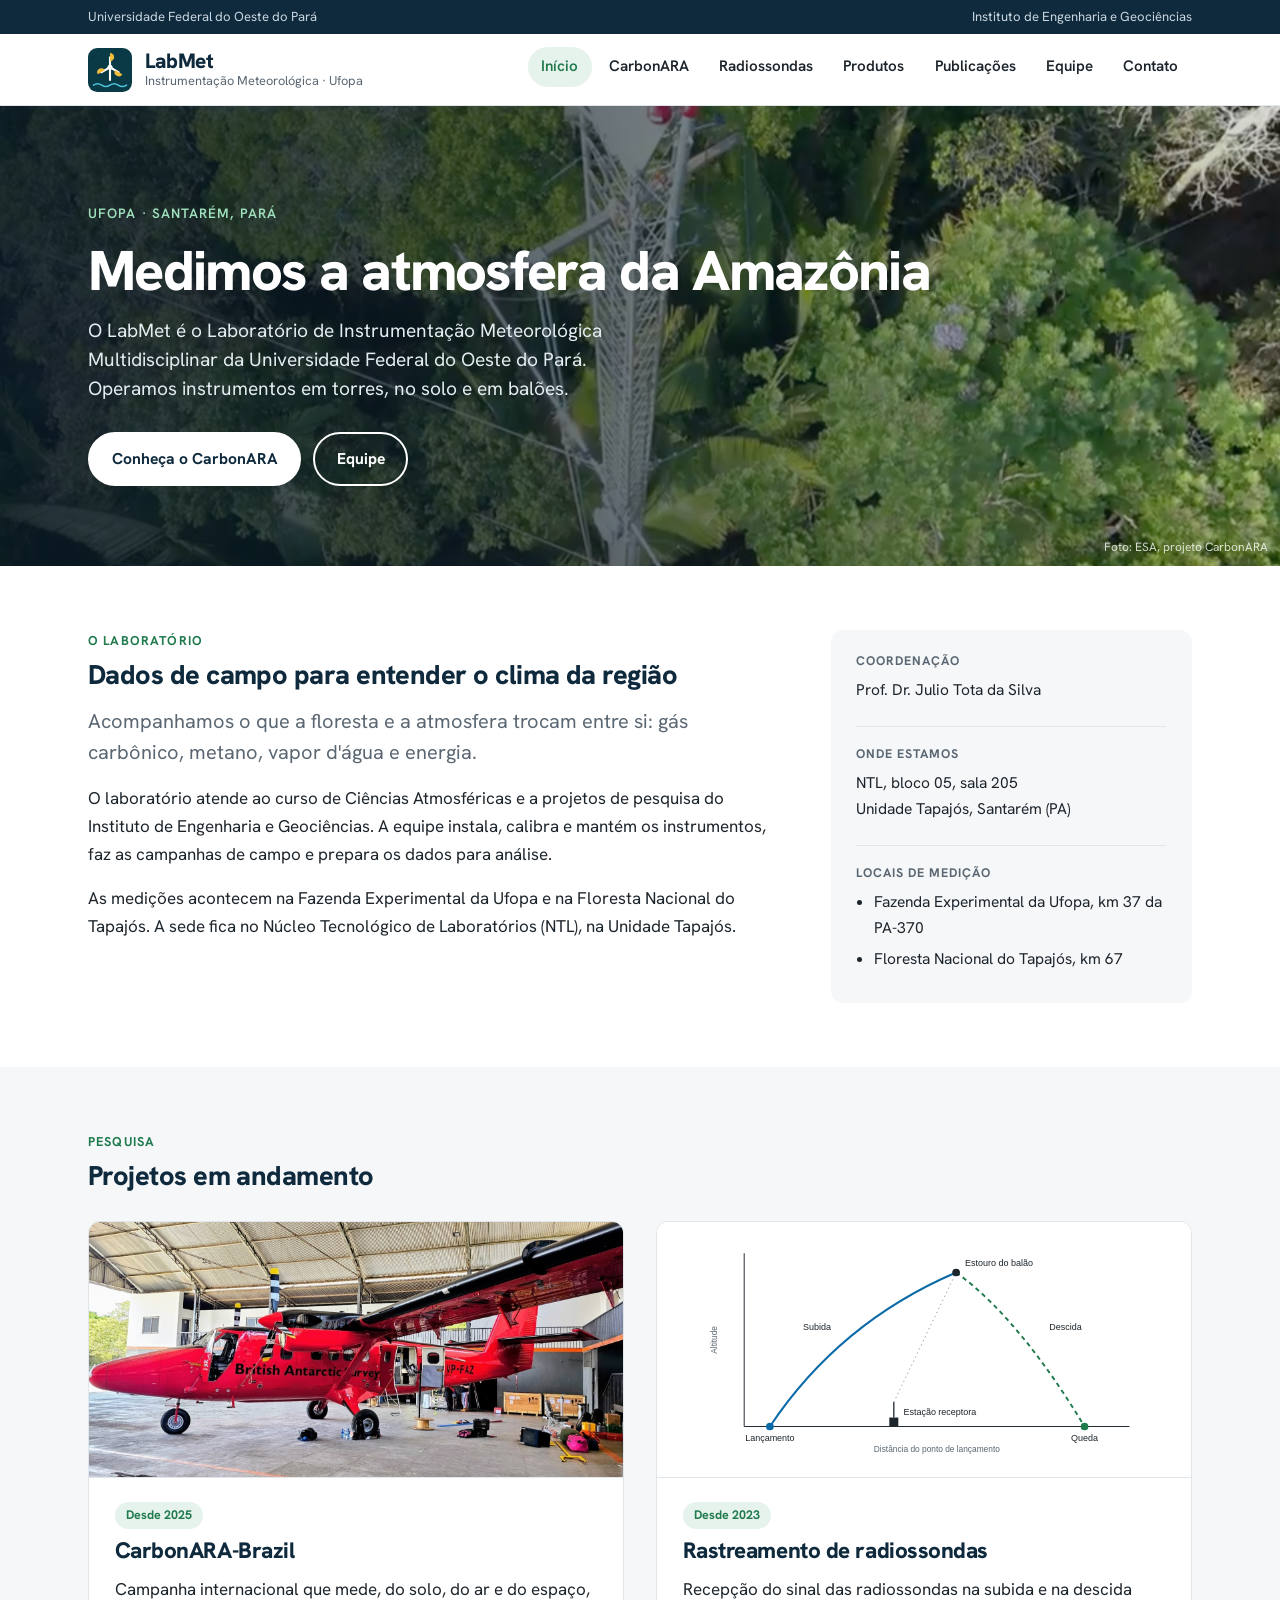
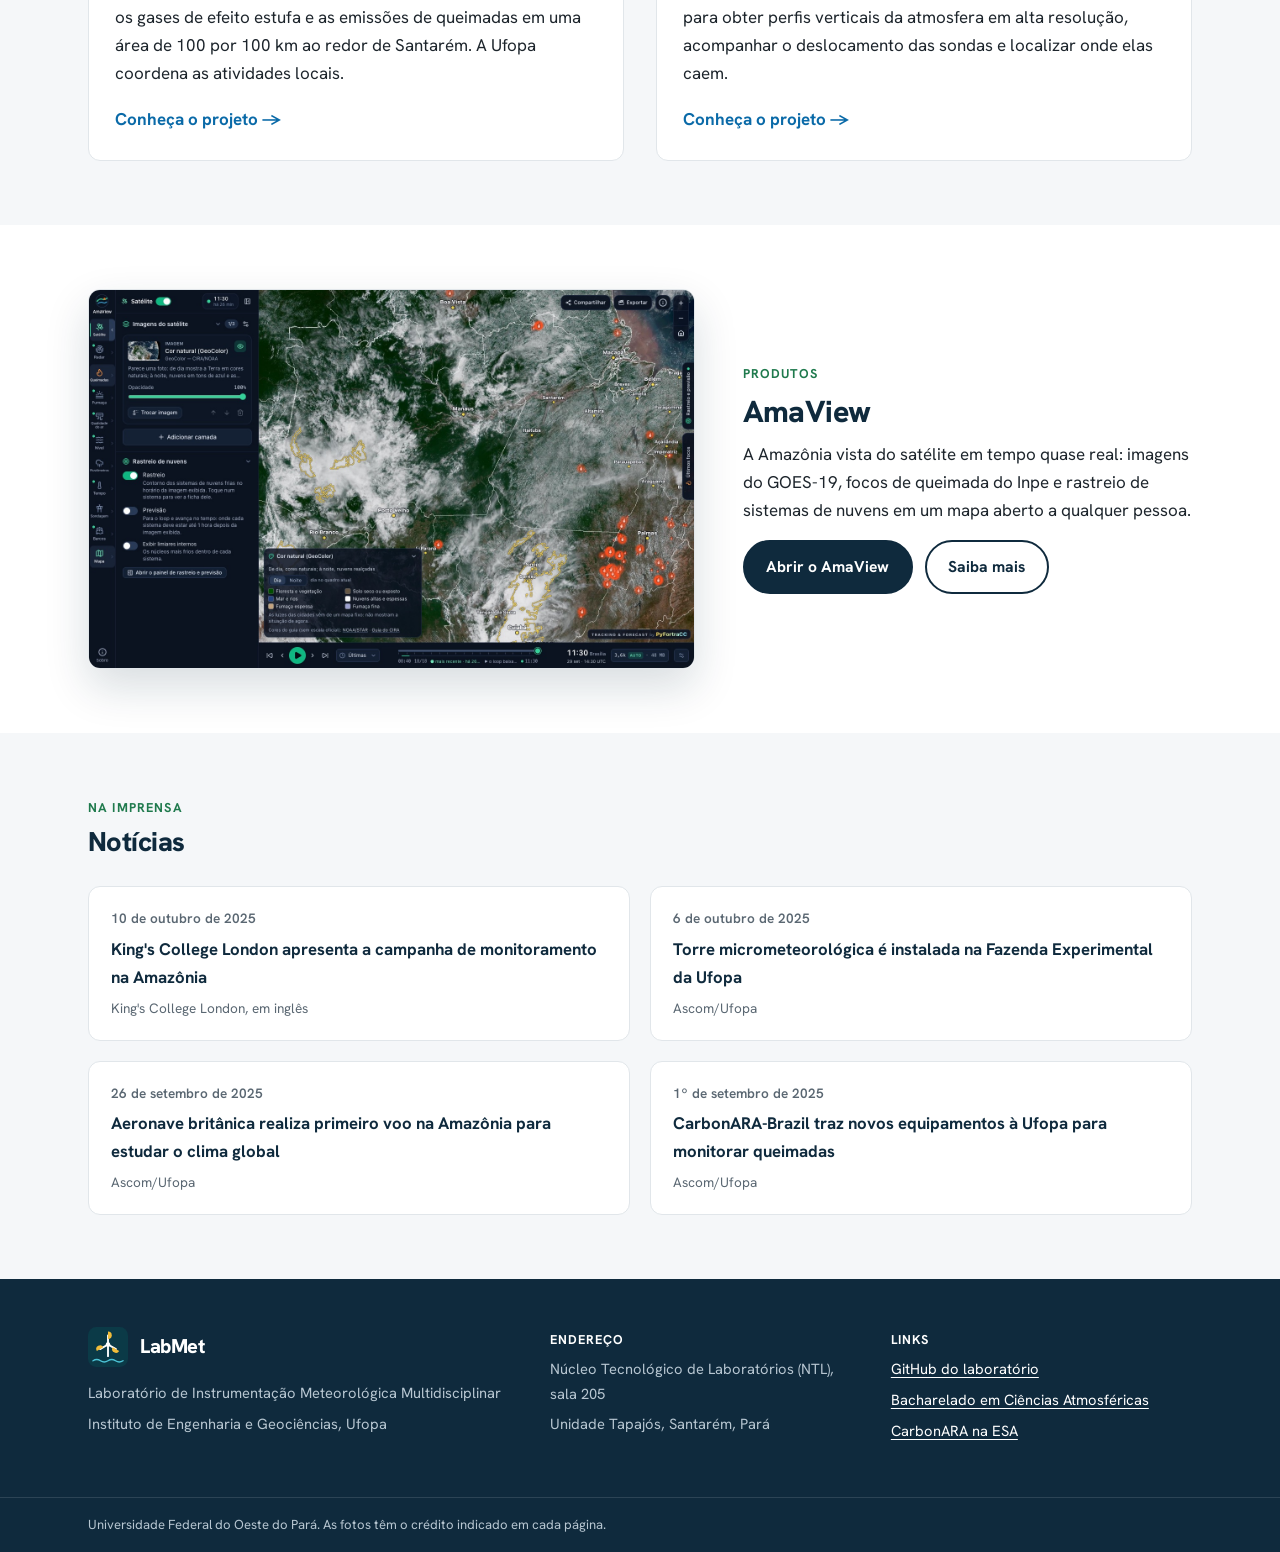
==== commit 31e830ef: "Inclui páginas de Produtos e Publicações e fotos da equipe Produtos apresenta o AmaView. Publicações" ====
--- a/index.html
+++ b/index.html
@@ -41,6 +41,8 @@
           <li><a href="index.html" aria-current="page">Início</a></li>
           <li><a href="carbonara.html">CarbonARA</a></li>
           <li><a href="radiossondas.html">Radiossondas</a></li>
+          <li><a href="produtos.html">Produtos</a></li>
+          <li><a href="publicacoes.html">Publicações</a></li>
           <li><a href="equipe.html">Equipe</a></li>
           <li><a href="contato.html">Contato</a></li>
         </ul>
@@ -118,6 +120,21 @@
     </section>
 
     <section class="secao">
+      <div class="container produto">
+        <a class="produto-imagem" href="produtos.html"><img src="assets/img/produtos/amaview.jpg" alt="Tela do AmaView com imagem de satélite da Amazônia, focos de queimada e contornos de sistemas de nuvens" width="1440" height="900"></a>
+        <div>
+          <p class="sobretitulo">Produtos</p>
+          <h2>AmaView</h2>
+          <p>A Amazônia vista do satélite em tempo quase real: imagens do GOES-19, focos de queimada do Inpe e rastreio de sistemas de nuvens em um mapa aberto a qualquer pessoa.</p>
+          <div class="botoes">
+            <a class="botao botao-escuro" href="https://helvecioneto.github.io/AmaView/">Abrir o AmaView</a>
+            <a class="botao botao-escuro" style="background:transparent;color:var(--azul)" href="produtos.html">Saiba mais</a>
+          </div>
+        </div>
+      </div>
+    </section>
+
+    <section class="secao secao-suave">
       <div class="container">
         <div class="secao-titulo">
           <div>
--- a/assets/css/style.css
+++ b/assets/css/style.css
@@ -225,3 +225,54 @@
   .cabecalho { position: static; }
   .menu a { padding: 0.4rem 0.7rem; }
 }
+
+/* Fotos da equipe */
+.foto { width: 5.5rem; height: 5.5rem; border-radius: 50%; object-fit: cover; object-position: center 20%; background: var(--fundo-suave); border: 3px solid #fff; box-shadow: 0 0 0 1px var(--linha); }
+.pessoas .iniciais { width: 5.5rem; height: 5.5rem; font-size: 1.5rem; }
+.pessoas .links { font-size: 0.92rem; }
+.pessoas .links a { margin-right: 0.9rem; }
+
+/* Produtos */
+.produto { display: grid; grid-template-columns: minmax(0, 1.35fr) minmax(0, 1fr); gap: 3rem; align-items: center; }
+.produto-imagem { display: block; border-radius: var(--raio); overflow: hidden; border: 1px solid var(--linha); box-shadow: 0 18px 44px rgba(15, 42, 61, 0.16); }
+.produto-imagem img { width: 100%; }
+.produto h2, .produto h3 { font-size: 1.9rem; font-weight: 800; margin: 0.6rem 0 0.6rem; }
+.produto ul { padding-left: 1.2rem; }
+.botao-escuro { background: var(--azul); border-color: var(--azul); color: #fff; }
+.botao-escuro:hover { background: var(--azul-medio); border-color: var(--azul-medio); color: #fff; }
+.recursos { list-style: none; padding: 0; margin: 0; display: grid; grid-template-columns: repeat(3, minmax(0, 1fr)); gap: 1.25rem; }
+.recursos li { margin: 0; background: #fff; border: 1px solid var(--linha); border-radius: var(--raio); padding: 1.25rem 1.4rem; }
+.recursos strong { display: block; color: var(--azul); font-size: 1.05rem; margin-bottom: 0.25rem; }
+.recursos span { font-size: 0.96rem; color: var(--texto-suave); }
+
+/* Publicações */
+.filtros { display: flex; flex-wrap: wrap; gap: 0.75rem 1rem; align-items: center; margin-bottom: 0.75rem; }
+.filtros-botoes { display: flex; flex-wrap: wrap; gap: 0.4rem; }
+.filtro { font: inherit; font-size: 0.92rem; font-weight: 600; padding: 0.45rem 1rem; border-radius: 999px; border: 1px solid var(--linha); background: #fff; color: var(--texto); cursor: pointer; }
+.filtro:hover { border-color: var(--azul-medio); }
+.filtro[aria-pressed="true"] { background: var(--azul); border-color: var(--azul); color: #fff; }
+.filtro:focus-visible, .busca:focus-visible { outline: 3px solid #f2bd3a; outline-offset: 2px; }
+.busca { font: inherit; font-size: 0.95rem; padding: 0.5rem 1rem; border-radius: 999px; border: 1px solid var(--linha); min-width: 0; width: 18rem; max-width: 100%; color: var(--texto); background: #fff; }
+.contagem { font-size: 0.9rem; color: var(--texto-suave); margin: 0 0 2rem; }
+.ano-grupo { display: grid; grid-template-columns: 6rem minmax(0, 1fr); gap: 1.5rem; padding-top: 1.75rem; margin-top: 1.75rem; border-top: 1px solid var(--linha); }
+.ano-grupo h2 { font-size: 1.6rem; margin: 0; color: var(--verde); position: sticky; top: 5.5rem; align-self: start; }
+.lista-pub { list-style: none; margin: 0; padding: 0; display: grid; gap: 1.4rem; }
+.lista-pub li { margin: 0; }
+.pub-titulo { font-weight: 700; font-size: 1.08rem; line-height: 1.35; color: var(--azul); text-decoration: none; }
+.pub-titulo:hover { color: var(--link); text-decoration: underline; }
+.pub-autores { margin: 0.25rem 0 0; font-size: 0.95rem; color: var(--texto-suave); }
+.pub-autores strong { color: var(--texto); }
+.pub-meta { margin: 0.2rem 0 0; font-size: 0.92rem; color: var(--texto-suave); }
+.pub-meta em { color: var(--texto); }
+.selo { display: inline-block; font-size: 0.75rem; font-weight: 700; color: var(--verde); background: var(--verde-claro); padding: 0.05rem 0.55rem; border-radius: 999px; margin-left: 0.4rem; vertical-align: 0.05em; }
+
+@media (max-width: 860px) {
+  .produto, .recursos { grid-template-columns: minmax(0, 1fr); }
+  .produto { gap: 1.75rem; }
+  .ano-grupo { grid-template-columns: minmax(0, 1fr); gap: 0.75rem; }
+  .ano-grupo h2 { position: static; }
+  .pessoas li { grid-template-columns: minmax(0, 1fr); }
+}
+@media (max-width: 1100px) {
+  .menu a { padding: 0.4rem 0.65rem; font-size: 0.92rem; }
+}
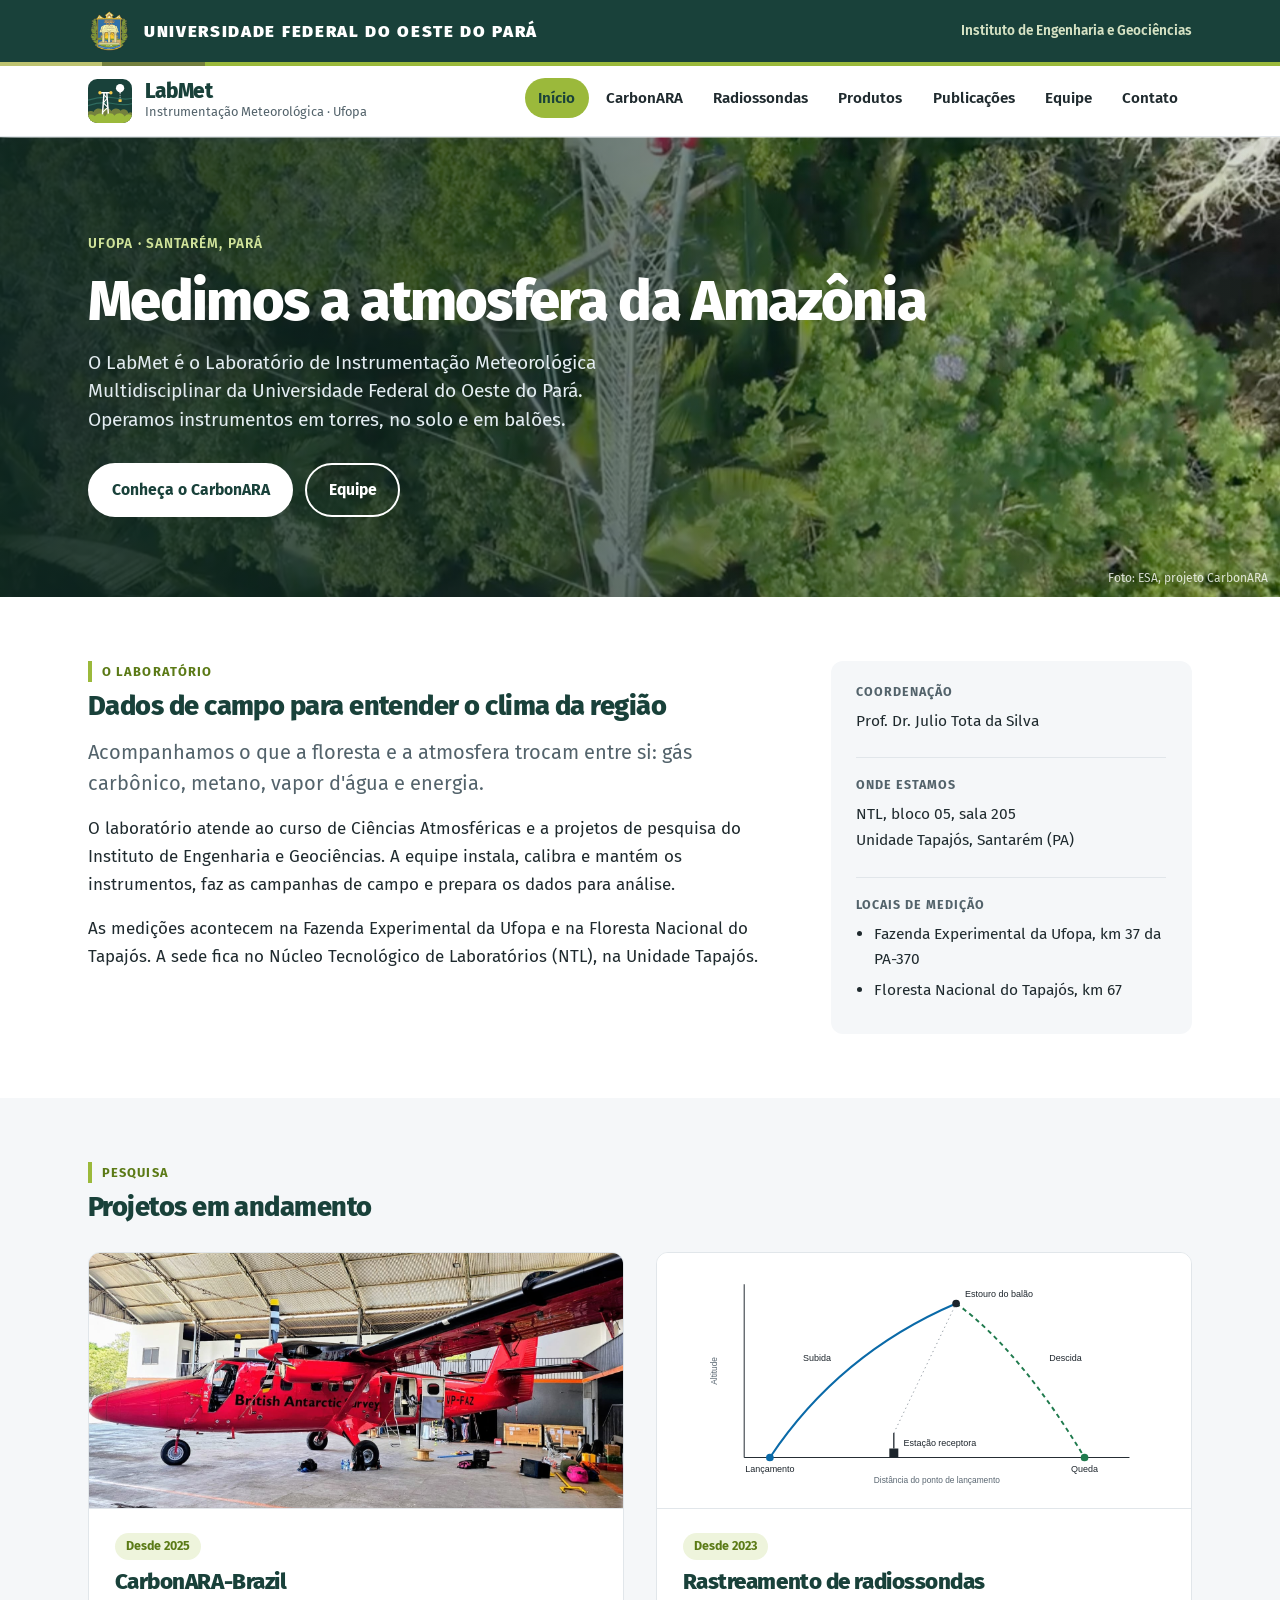
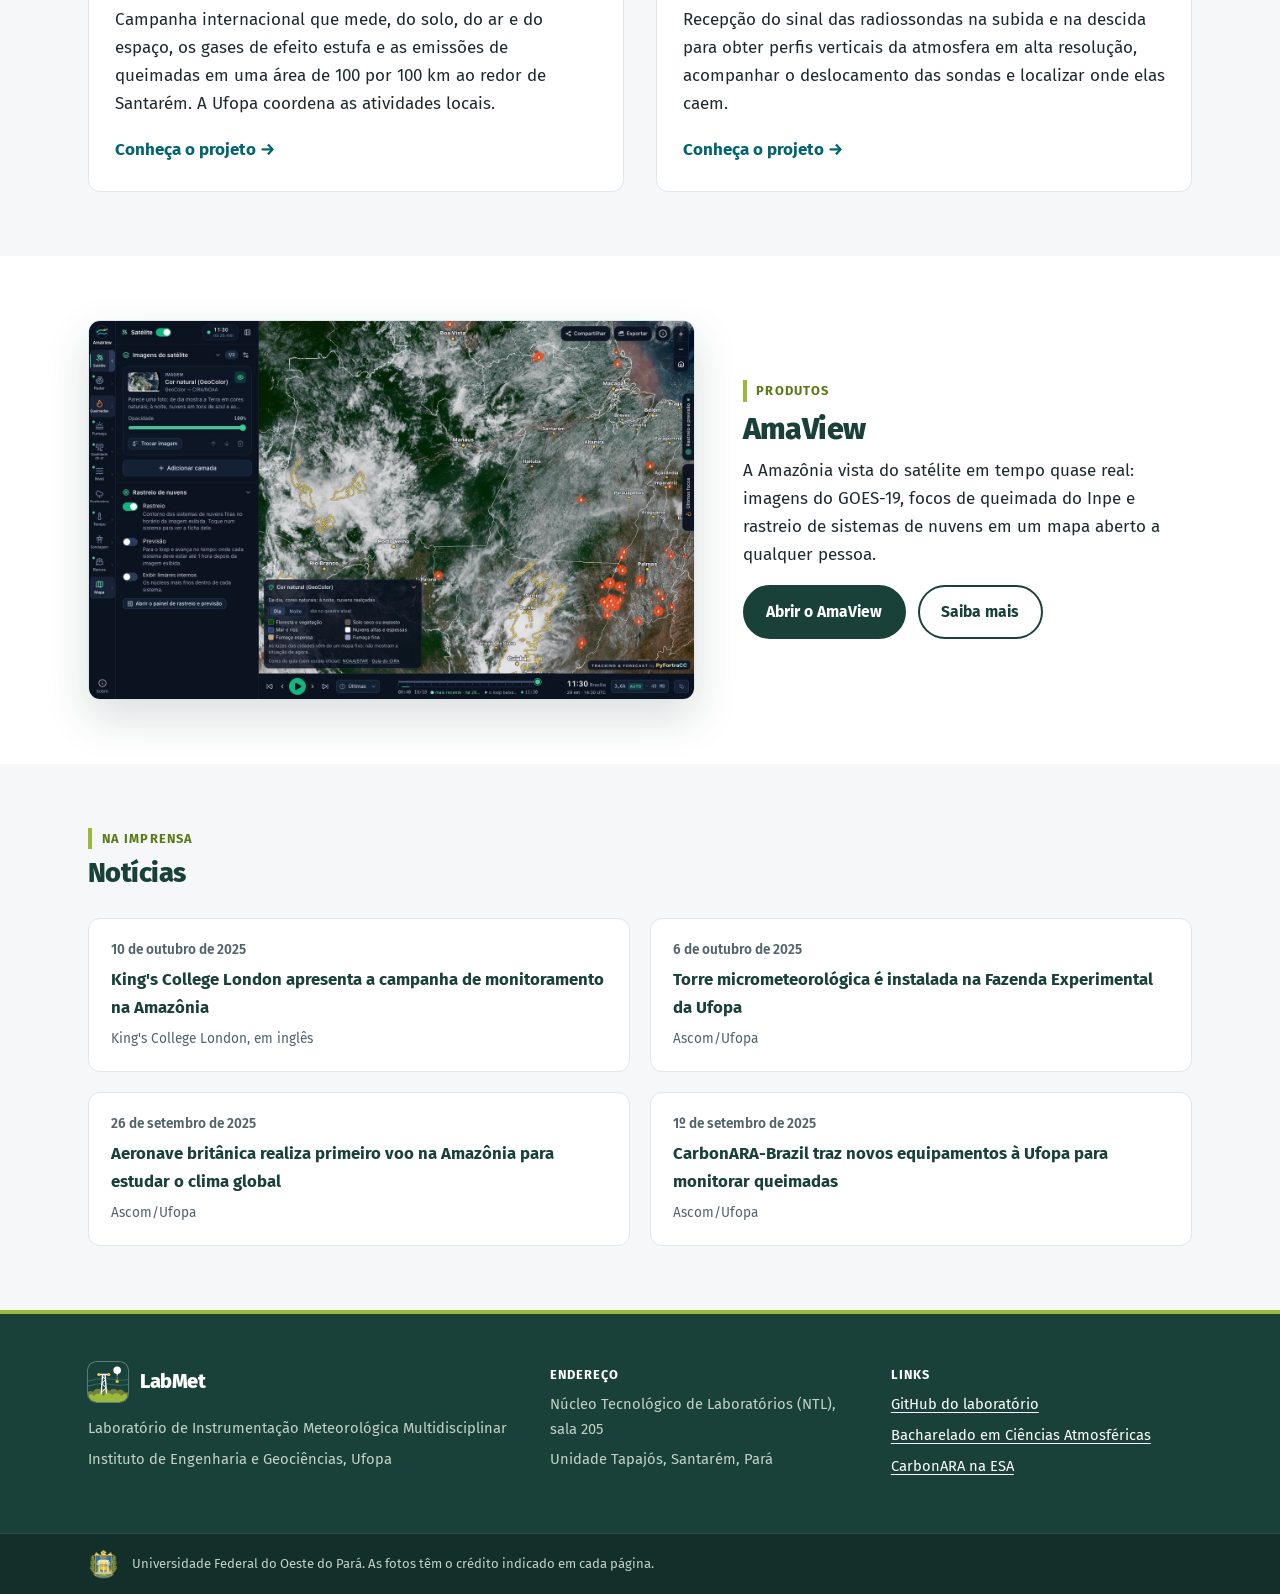
==== commit 77f9d7ea: "Aplica a identidade visual da Ufopa e cria o novo logo do LabMet - Barra superior com o brasão da Uf" ====
--- a/index.html
+++ b/index.html
@@ -14,7 +14,7 @@
   <link rel="icon" href="assets/img/logo.svg" type="image/svg+xml">
   <link rel="preconnect" href="https://fonts.googleapis.com">
   <link rel="preconnect" href="https://fonts.gstatic.com" crossorigin>
-  <link rel="stylesheet" href="https://fonts.googleapis.com/css2?family=Hanken+Grotesk:wght@400;600;700;800&display=swap">
+  <link rel="stylesheet" href="https://fonts.googleapis.com/css2?family=Fira+Sans:wght@400;600;700;800;900&display=swap">
   <link rel="stylesheet" href="assets/css/style.css">
 </head>
 <body>
@@ -22,10 +22,11 @@
 
   <div class="barra-ufopa">
     <div class="container">
-      <a href="https://www.ufopa.edu.br/">Universidade Federal do Oeste do Pará</a>
-      <a href="https://ieg.ufopa.edu.br/">Instituto de Engenharia e Geociências</a>
+      <a class="ufopa-marca" href="https://www.ufopa.edu.br/"><img src="assets/img/ufopa-brasao.png" alt="Brasão da Ufopa" width="44" height="44"><span>Universidade Federal do Oeste do Pará</span></a>
+      <a class="ufopa-instituto" href="https://ieg.ufopa.edu.br/">Instituto de Engenharia e Geociências</a>
     </div>
   </div>
+  <div class="faixa-ufopa" aria-hidden="true"><span></span><span></span><span></span></div>
 
   <header class="cabecalho">
     <div class="container">
@@ -188,7 +189,7 @@
       </div>
     </div>
     <div class="rodape-fim">
-      <div class="container">Universidade Federal do Oeste do Pará. As fotos têm o crédito indicado em cada página.</div>
+      <div class="container"><img src="assets/img/ufopa-brasao.png" alt="" width="32" height="32"><span>Universidade Federal do Oeste do Pará. As fotos têm o crédito indicado em cada página.</span></div>
     </div>
   </footer>
 </body>
--- a/assets/css/style.css
+++ b/assets/css/style.css
@@ -1,19 +1,23 @@
 /* LabMet UFOPA */
 
 :root {
-  --azul: #0f2a3d;
-  --azul-medio: #1b4965;
-  --link: #0a6aa8;
-  --verde: #1f7a4d;
-  --verde-claro: #e6f2ec;
-  --texto: #1d252c;
-  --texto-suave: #5a6772;
+  /* Cores da identidade visual da Ufopa */
+  --azul: #19413a;
+  --azul-medio: #2a5c52;
+  --link: #00656e;
+  --verde: #5b7a16;
+  --verde-claro: #eef4dc;
+  --verde-ufopa: #9bb93b;
+  --oliva-ufopa: #74803e;
+  --palha-ufopa: #bec370;
+  --texto: #1f2a2e;
+  --texto-suave: #53636b;
   --linha: #e1e6ea;
   --fundo: #ffffff;
   --fundo-suave: #f5f7f9;
   --raio: 12px;
 
-  --fonte: "Hanken Grotesk", "Helvetica Neue", Arial, sans-serif;
+  --fonte: "Fira Sans", "Helvetica Neue", Arial, sans-serif;
 }
 
 *, *::before, *::after { box-sizing: border-box; }
@@ -42,11 +46,19 @@
 .pular { position: absolute; left: -999px; top: 0; background: #fff; padding: 0.5rem 1rem; z-index: 30; }
 .pular:focus { left: 0; }
 
-/* Barra da universidade */
-.barra-ufopa { background: var(--azul); color: #c9d6df; font-size: 0.82rem; }
-.barra-ufopa .container { display: flex; flex-wrap: wrap; justify-content: space-between; gap: 0.2rem 1.5rem; padding-top: 0.4rem; padding-bottom: 0.4rem; }
+/* Barra da universidade, no padrão do portal da Ufopa */
+.barra-ufopa { background: var(--azul); color: #d6e2c4; font-size: 0.85rem; }
+.barra-ufopa .container { display: flex; flex-wrap: wrap; align-items: center; justify-content: space-between; gap: 0.4rem 1.5rem; padding-top: 0.55rem; padding-bottom: 0.55rem; }
 .barra-ufopa a { color: inherit; text-decoration: none; }
 .barra-ufopa a:hover { color: #fff; }
+.ufopa-marca { display: flex; align-items: center; gap: 0.75rem; }
+.ufopa-marca img { width: 2.75rem; height: 2.75rem; flex: none; }
+.ufopa-marca span { color: #fff; font-weight: 900; font-size: 1.05rem; text-transform: uppercase; letter-spacing: 0.1em; line-height: 1.2; }
+.ufopa-instituto { font-weight: 600; }
+.faixa-ufopa { display: grid; grid-template-columns: 8% 8% 1fr; height: 4px; }
+.faixa-ufopa span:nth-child(1) { background: var(--palha-ufopa); }
+.faixa-ufopa span:nth-child(2) { background: var(--oliva-ufopa); }
+.faixa-ufopa span:nth-child(3) { background: var(--verde-ufopa); }
 
 /* Cabeçalho */
 .cabecalho { position: sticky; top: 0; z-index: 20; background: rgba(255, 255, 255, 0.94); backdrop-filter: blur(10px); border-bottom: 1px solid var(--linha); }
@@ -59,24 +71,24 @@
 .menu ul { list-style: none; margin: 0; padding: 0; display: flex; flex-wrap: wrap; gap: 0.2rem; }
 .menu a { text-decoration: none; color: var(--texto); font-weight: 600; font-size: 0.95rem; padding: 0.45rem 0.85rem; display: block; border-radius: 999px; }
 .menu a:hover { background: var(--fundo-suave); }
-.menu a[aria-current="page"] { background: var(--verde-claro); color: var(--verde); }
+.menu a[aria-current="page"] { background: var(--verde-ufopa); color: var(--azul); }
 
 /* Abertura com foto */
 .hero { position: relative; color: #fff; background: var(--azul); overflow: hidden; }
 .hero > img { position: absolute; inset: 0; width: 100%; height: 100%; object-fit: cover; }
-.hero::after { content: ""; position: absolute; inset: 0; background: linear-gradient(90deg, rgba(8, 24, 36, 0.88) 0%, rgba(8, 24, 36, 0.62) 45%, rgba(8, 24, 36, 0.15) 100%); }
+.hero::after { content: ""; position: absolute; inset: 0; background: linear-gradient(90deg, rgba(14, 38, 33, 0.9) 0%, rgba(14, 38, 33, 0.62) 45%, rgba(14, 38, 33, 0.15) 100%); }
 .hero .container { position: relative; z-index: 1; padding-top: 6rem; padding-bottom: 5rem; }
 .hero-interno .container { padding-top: 4rem; padding-bottom: 3.25rem; }
-.hero-local { font-size: 0.85rem; font-weight: 600; letter-spacing: 0.08em; text-transform: uppercase; color: #9fe0bd; margin: 0 0 1rem; }
+.hero-local { font-size: 0.85rem; font-weight: 600; letter-spacing: 0.08em; text-transform: uppercase; color: #cfe29a; margin: 0 0 1rem; }
 .hero h1 { color: #fff; font-size: clamp(2.1rem, 4.6vw, 3.5rem); line-height: 1.06; letter-spacing: -0.03em; font-weight: 800; max-width: 17em; margin: 0 0 1.1rem; text-wrap: balance; }
 .hero-interno h1 { font-size: clamp(2rem, 4vw, 3rem); }
 .hero p.hero-texto { font-size: 1.2rem; line-height: 1.5; max-width: 36rem; color: #e3ecf1; margin: 0 0 1.75rem; }
-.hero .migalha, .hero .migalha a { color: #c9d6df; }
+.hero .migalha, .hero .migalha a { color: #d6e2c4; }
 .credito { position: absolute; right: 0.75rem; bottom: 0.5rem; z-index: 1; margin: 0; font-size: 0.75rem; color: rgba(255, 255, 255, 0.8); }
 
 .botoes { display: flex; flex-wrap: wrap; gap: 0.75rem; }
 .botao { display: inline-block; text-decoration: none; font-weight: 700; font-size: 0.98rem; padding: 0.75rem 1.35rem; border-radius: 999px; background: #fff; color: var(--azul); border: 2px solid #fff; transition: background 0.15s, color 0.15s; }
-.botao:hover { background: #e3ecf1; border-color: #e3ecf1; color: var(--azul); }
+.botao:hover { background: #eef4dc; border-color: #eef4dc; color: var(--azul); }
 .botao-vazado { background: transparent; color: #fff; }
 .botao-vazado:hover { background: #fff; color: var(--azul); }
 
@@ -93,7 +105,7 @@
 .secao-suave { background: var(--fundo-suave); }
 .secao-titulo { display: flex; flex-wrap: wrap; align-items: baseline; justify-content: space-between; gap: 0.5rem 2rem; margin-bottom: 1.75rem; }
 .secao-titulo h2 { margin: 0; }
-.sobretitulo { font-size: 0.8rem; font-weight: 700; letter-spacing: 0.09em; text-transform: uppercase; color: var(--verde); margin: 0 0 0.5rem; }
+.sobretitulo { font-size: 0.8rem; border-left: 4px solid var(--verde-ufopa); padding-left: 0.6rem; font-weight: 700; letter-spacing: 0.09em; text-transform: uppercase; color: var(--verde); margin: 0 0 0.5rem; }
 .abertura { font-size: 1.25rem; line-height: 1.55; color: var(--texto-suave); max-width: 46rem; }
 .texto { max-width: 46rem; }
 .texto h2 { margin-top: 3rem; }
@@ -126,7 +138,7 @@
 /* Projetos na página inicial */
 .projetos { display: grid; grid-template-columns: repeat(2, minmax(0, 1fr)); gap: 2rem; }
 .projeto { background: #fff; border: 1px solid var(--linha); border-radius: var(--raio); overflow: hidden; display: flex; flex-direction: column; transition: box-shadow 0.2s, transform 0.2s; }
-.projeto:hover { box-shadow: 0 14px 34px rgba(15, 42, 61, 0.12); transform: translateY(-3px); }
+.projeto:hover { box-shadow: 0 14px 34px rgba(25, 65, 58, 0.14); transform: translateY(-3px); }
 @media (prefers-reduced-motion: reduce) { .projeto { transition: none; } .projeto:hover { transform: none; } }
 .projeto img { width: 100%; height: 16rem; object-fit: cover; background: #fff; border-bottom: 1px solid var(--linha); }
 .projeto img[src$=".svg"] { object-fit: contain; padding: 0.75rem; }
@@ -202,16 +214,18 @@
 .figura-svg .eixo { fill: var(--texto-suave); font-size: 13px; }
 
 /* Rodapé */
-.rodape { background: var(--azul); font-size: 0.92rem; color: #b7c6d1; }
+.rodape { background: var(--azul); font-size: 0.92rem; color: #c3d1c9; border-top: 4px solid var(--verde-ufopa); }
 .rodape .container { display: grid; grid-template-columns: 1.4fr 1fr 1fr; gap: 2.5rem; padding-top: 3rem; padding-bottom: 3rem; }
 .rodape strong { color: #fff; font-size: 0.8rem; letter-spacing: 0.08em; text-transform: uppercase; }
 .rodape p { margin: 0 0 0.4rem; overflow-wrap: anywhere; }
 .rodape a { color: #fff; }
 .rodape .marca-rodape { display: flex; align-items: center; gap: 0.75rem; margin-bottom: 0.9rem; }
-.rodape .marca-rodape img { width: 2.5rem; height: 2.5rem; }
+.rodape .marca-rodape img { width: 2.5rem; height: 2.5rem; border-radius: 0.55rem; box-shadow: 0 0 0 1px rgba(255, 255, 255, 0.3); }
 .rodape .marca-rodape span { color: #fff; font-weight: 800; font-size: 1.25rem; letter-spacing: -0.02em; }
 .rodape-fim { border-top: 1px solid rgba(255, 255, 255, 0.12); }
-.rodape-fim .container { display: block; padding-top: 1rem; padding-bottom: 1rem; font-size: 0.82rem; }
+.rodape-fim { background: #123029; }
+.rodape-fim .container { display: flex; align-items: center; gap: 0.75rem; padding-top: 0.9rem; padding-bottom: 0.9rem; font-size: 0.82rem; }
+.rodape-fim img { width: 2rem; height: 2rem; flex: none; }
 
 @media (max-width: 860px) {
   .colunas, .projetos, .noticias, .trio, .pessoas, .cartoes-contato, .dupla, .rodape .container { grid-template-columns: minmax(0, 1fr); }
@@ -220,7 +234,7 @@
   .dupla img { height: auto; max-height: 26rem; }
   .secao { padding-top: 3rem; padding-bottom: 3rem; }
   .hero .container { padding-top: 4rem; padding-bottom: 3.5rem; }
-  .hero::after { background: rgba(8, 24, 36, 0.72); }
+  .hero::after { background: rgba(14, 38, 33, 0.72); }
   .lista-colunas { columns: 1; }
   .cabecalho { position: static; }
   .menu a { padding: 0.4rem 0.7rem; }
@@ -234,7 +248,7 @@
 
 /* Produtos */
 .produto { display: grid; grid-template-columns: minmax(0, 1.35fr) minmax(0, 1fr); gap: 3rem; align-items: center; }
-.produto-imagem { display: block; border-radius: var(--raio); overflow: hidden; border: 1px solid var(--linha); box-shadow: 0 18px 44px rgba(15, 42, 61, 0.16); }
+.produto-imagem { display: block; border-radius: var(--raio); overflow: hidden; border: 1px solid var(--linha); box-shadow: 0 18px 44px rgba(25, 65, 58, 0.16); }
 .produto-imagem img { width: 100%; }
 .produto h2, .produto h3 { font-size: 1.9rem; font-weight: 800; margin: 0.6rem 0 0.6rem; }
 .produto ul { padding-left: 1.2rem; }
@@ -276,3 +290,7 @@
 @media (max-width: 1100px) {
   .menu a { padding: 0.4rem 0.65rem; font-size: 0.92rem; }
 }
+@media (max-width: 600px) {
+  .ufopa-marca span { font-size: 0.82rem; letter-spacing: 0.06em; }
+  .ufopa-instituto { display: none; }
+}
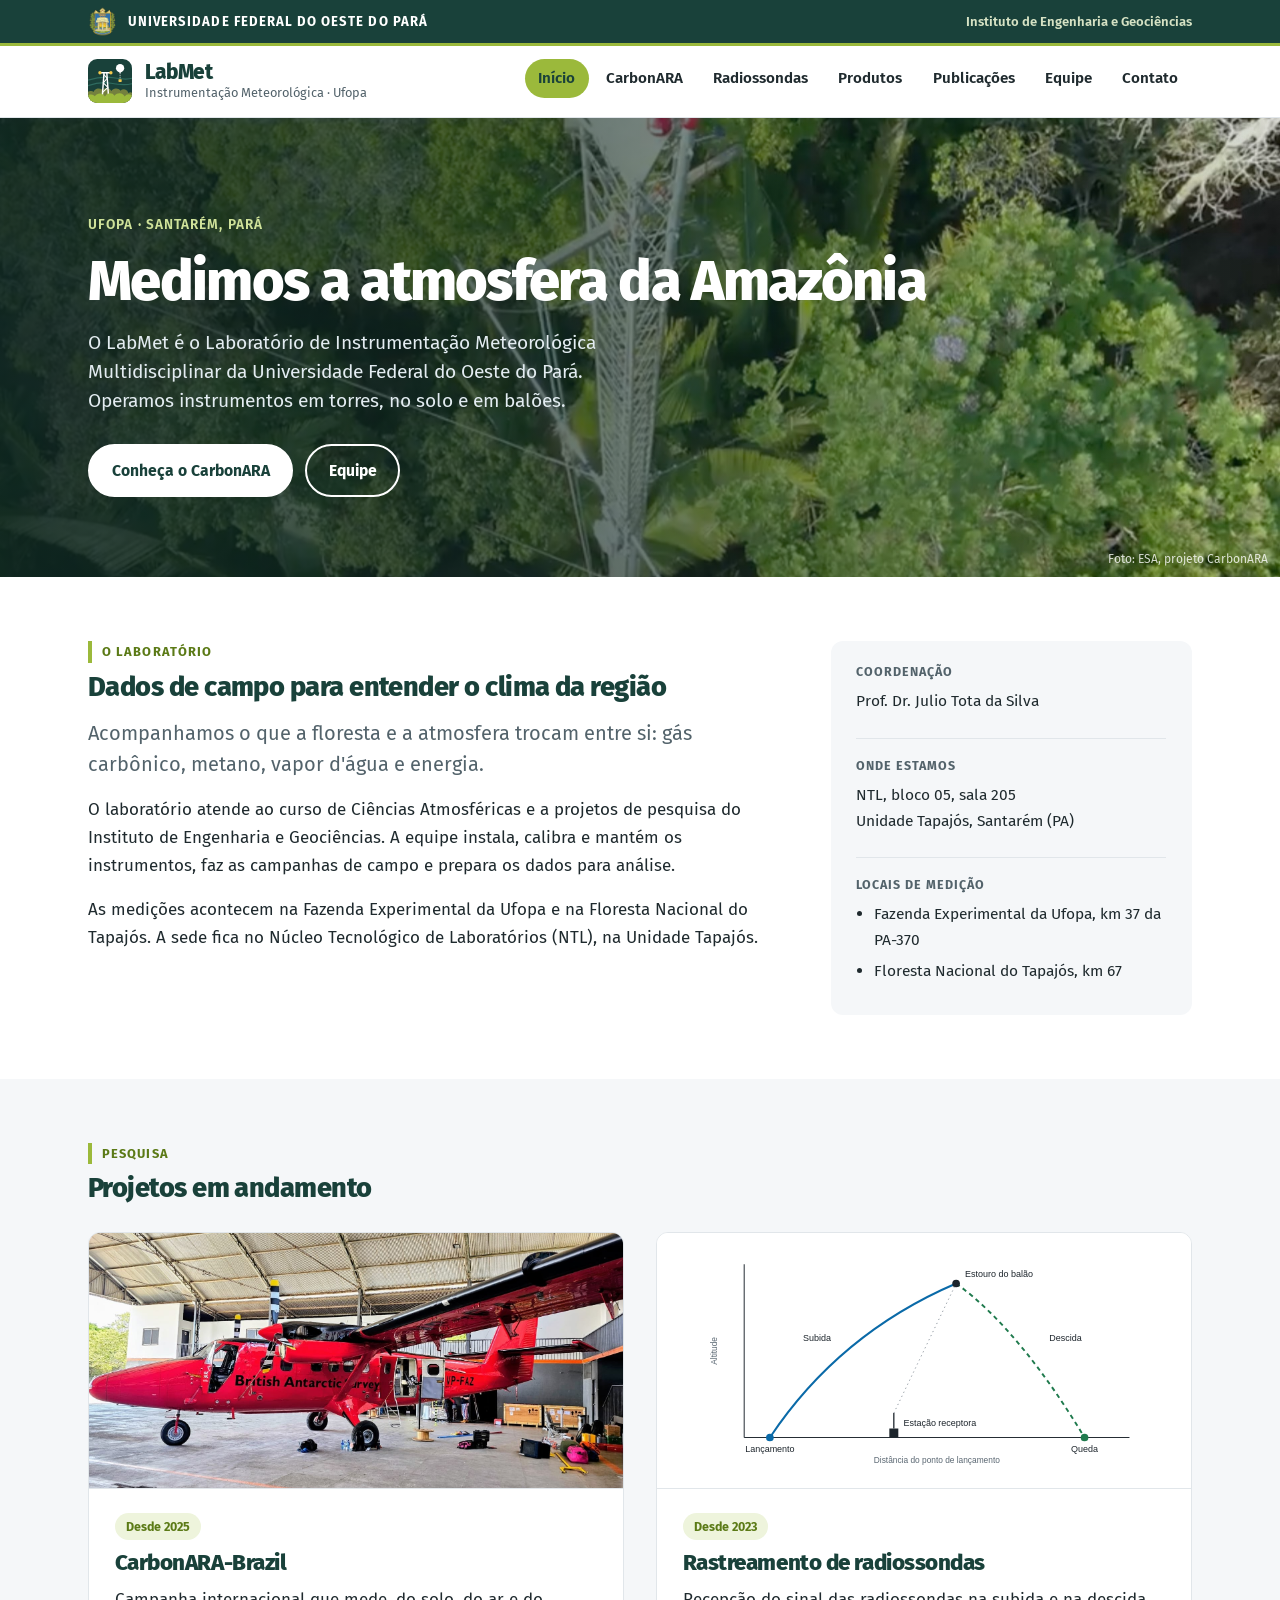
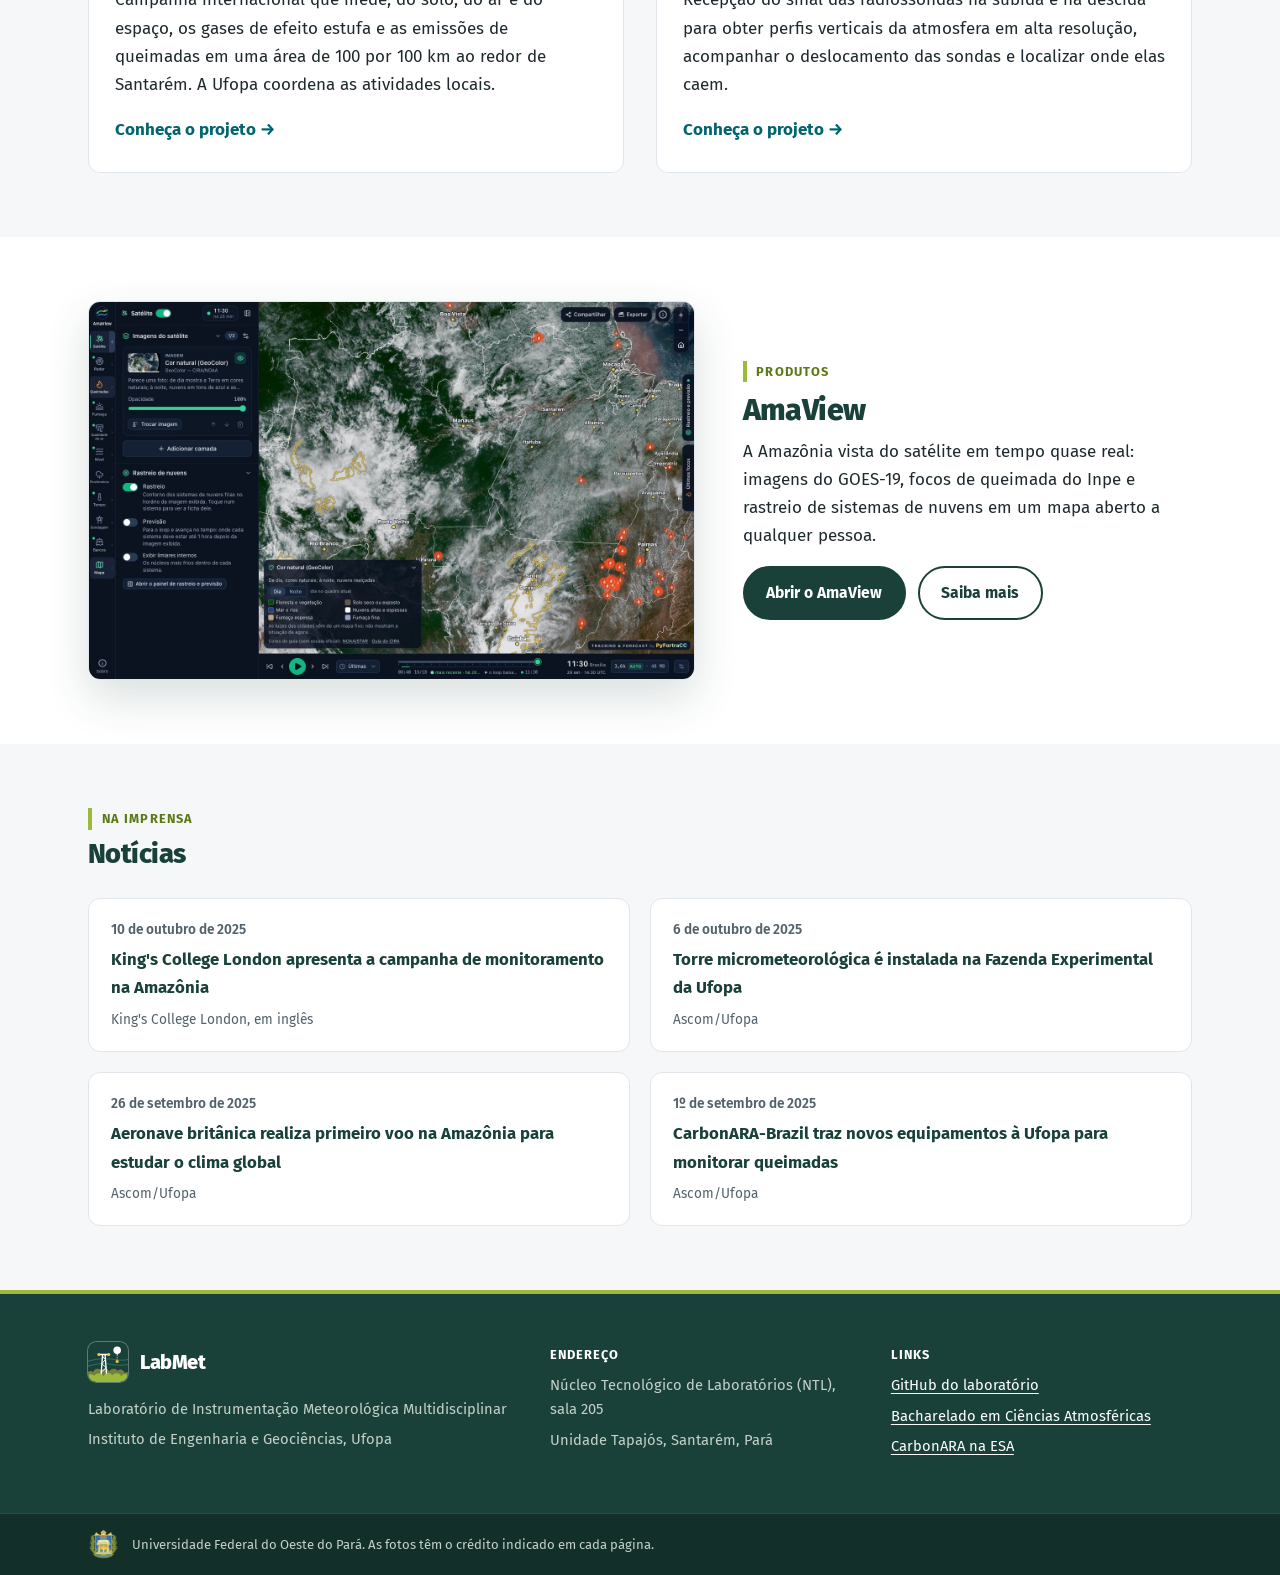
==== commit b0f63fa5: "Simplifica a barra da Ufopa e inclui o nome no logo - Barra da universidade mais baixa, com brasão m" ====
--- a/index.html
+++ b/index.html
@@ -22,11 +22,10 @@
 
   <div class="barra-ufopa">
     <div class="container">
-      <a class="ufopa-marca" href="https://www.ufopa.edu.br/"><img src="assets/img/ufopa-brasao.png" alt="Brasão da Ufopa" width="44" height="44"><span>Universidade Federal do Oeste do Pará</span></a>
+      <a class="ufopa-marca" href="https://www.ufopa.edu.br/"><img src="assets/img/ufopa-brasao.png" alt="Brasão da Ufopa" width="30" height="30"><span>Universidade Federal do Oeste do Pará</span></a>
       <a class="ufopa-instituto" href="https://ieg.ufopa.edu.br/">Instituto de Engenharia e Geociências</a>
     </div>
   </div>
-  <div class="faixa-ufopa" aria-hidden="true"><span></span><span></span><span></span></div>
 
   <header class="cabecalho">
     <div class="container">
--- a/assets/css/style.css
+++ b/assets/css/style.css
@@ -47,18 +47,14 @@
 .pular:focus { left: 0; }
 
 /* Barra da universidade, no padrão do portal da Ufopa */
-.barra-ufopa { background: var(--azul); color: #d6e2c4; font-size: 0.85rem; }
-.barra-ufopa .container { display: flex; flex-wrap: wrap; align-items: center; justify-content: space-between; gap: 0.4rem 1.5rem; padding-top: 0.55rem; padding-bottom: 0.55rem; }
+.barra-ufopa { background: var(--azul); color: #d6e2c4; font-size: 0.82rem; border-bottom: 3px solid var(--verde-ufopa); }
+.barra-ufopa .container { display: flex; flex-wrap: wrap; align-items: center; justify-content: space-between; gap: 0.3rem 1.5rem; padding-top: 0.4rem; padding-bottom: 0.4rem; }
 .barra-ufopa a { color: inherit; text-decoration: none; }
 .barra-ufopa a:hover { color: #fff; }
-.ufopa-marca { display: flex; align-items: center; gap: 0.75rem; }
-.ufopa-marca img { width: 2.75rem; height: 2.75rem; flex: none; }
-.ufopa-marca span { color: #fff; font-weight: 900; font-size: 1.05rem; text-transform: uppercase; letter-spacing: 0.1em; line-height: 1.2; }
+.ufopa-marca { display: flex; align-items: center; gap: 0.6rem; }
+.ufopa-marca img { width: 1.9rem; height: 1.9rem; flex: none; }
+.ufopa-marca span { color: #fff; font-weight: 700; font-size: 0.82rem; text-transform: uppercase; letter-spacing: 0.08em; line-height: 1.2; }
 .ufopa-instituto { font-weight: 600; }
-.faixa-ufopa { display: grid; grid-template-columns: 8% 8% 1fr; height: 4px; }
-.faixa-ufopa span:nth-child(1) { background: var(--palha-ufopa); }
-.faixa-ufopa span:nth-child(2) { background: var(--oliva-ufopa); }
-.faixa-ufopa span:nth-child(3) { background: var(--verde-ufopa); }
 
 /* Cabeçalho */
 .cabecalho { position: sticky; top: 0; z-index: 20; background: rgba(255, 255, 255, 0.94); backdrop-filter: blur(10px); border-bottom: 1px solid var(--linha); }
@@ -291,6 +287,6 @@
   .menu a { padding: 0.4rem 0.65rem; font-size: 0.92rem; }
 }
 @media (max-width: 600px) {
-  .ufopa-marca span { font-size: 0.82rem; letter-spacing: 0.06em; }
+  .ufopa-marca span { font-size: 0.74rem; letter-spacing: 0.04em; }
   .ufopa-instituto { display: none; }
 }
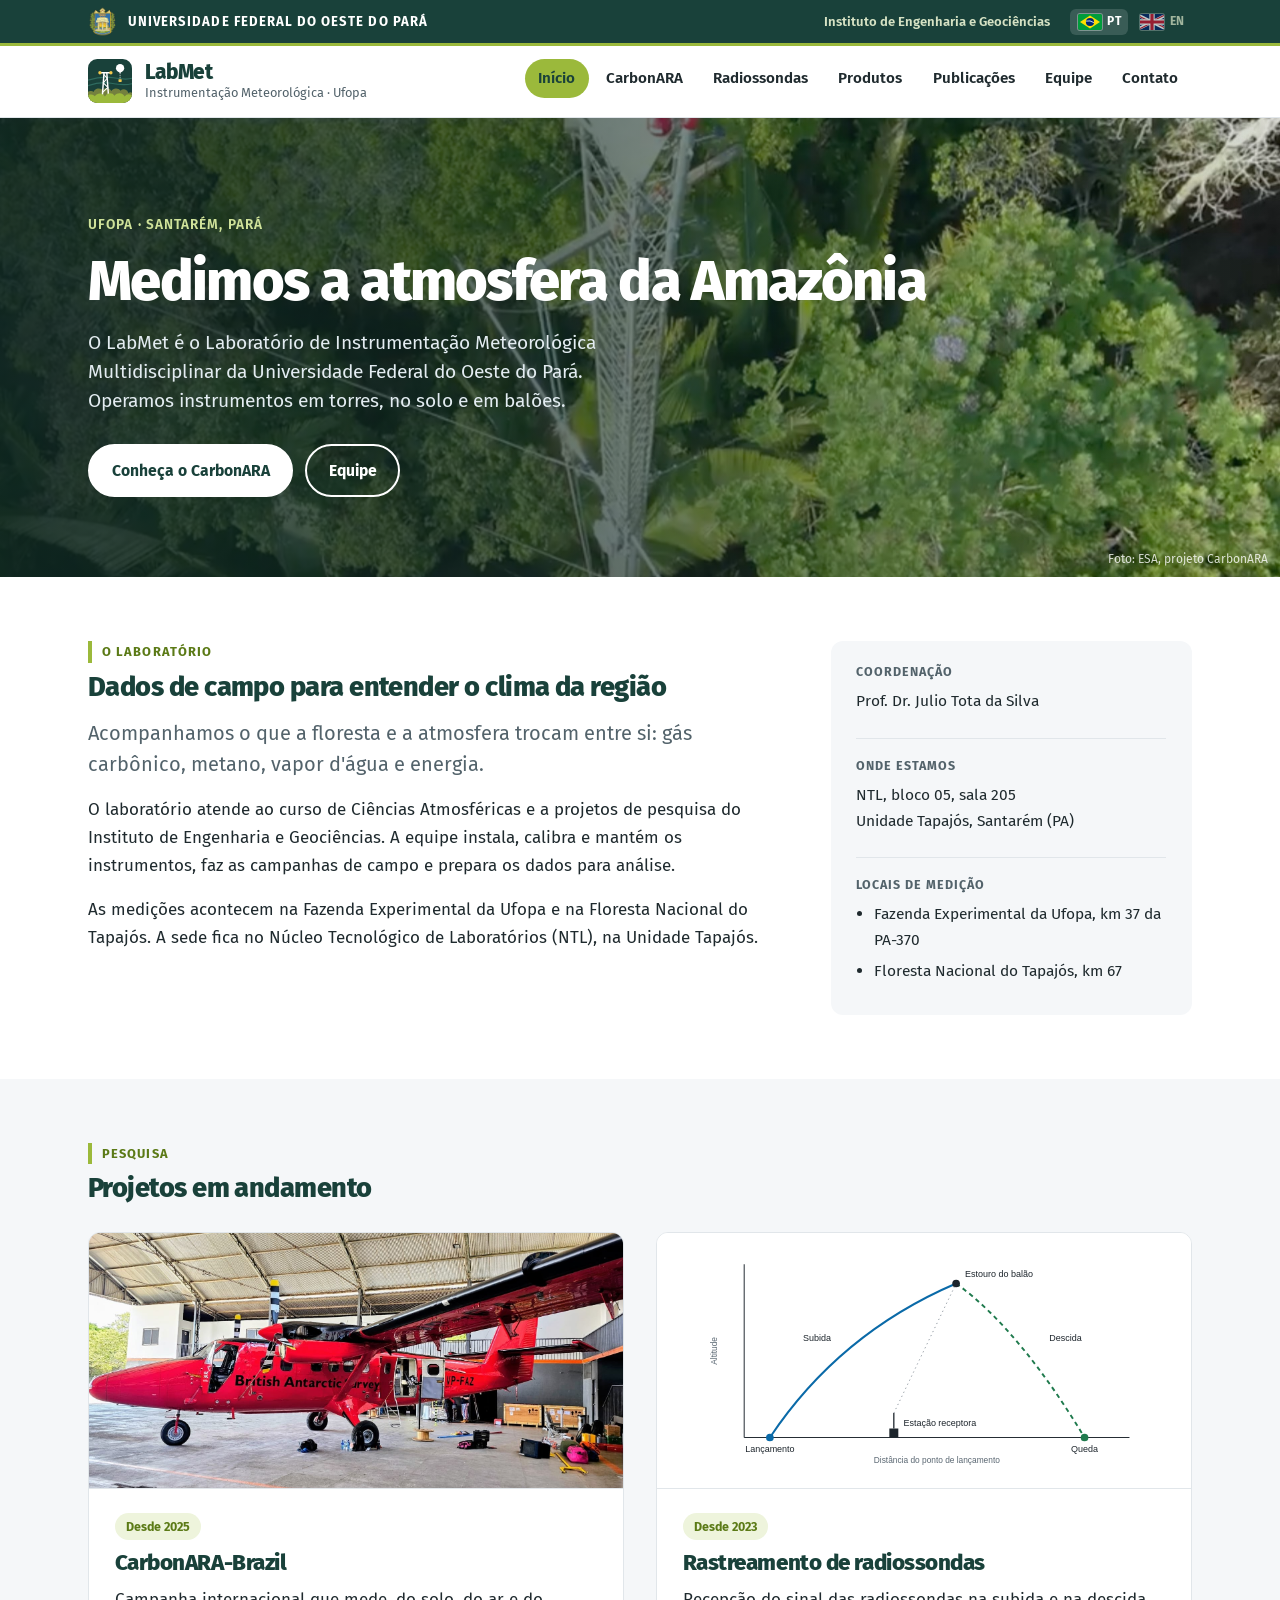
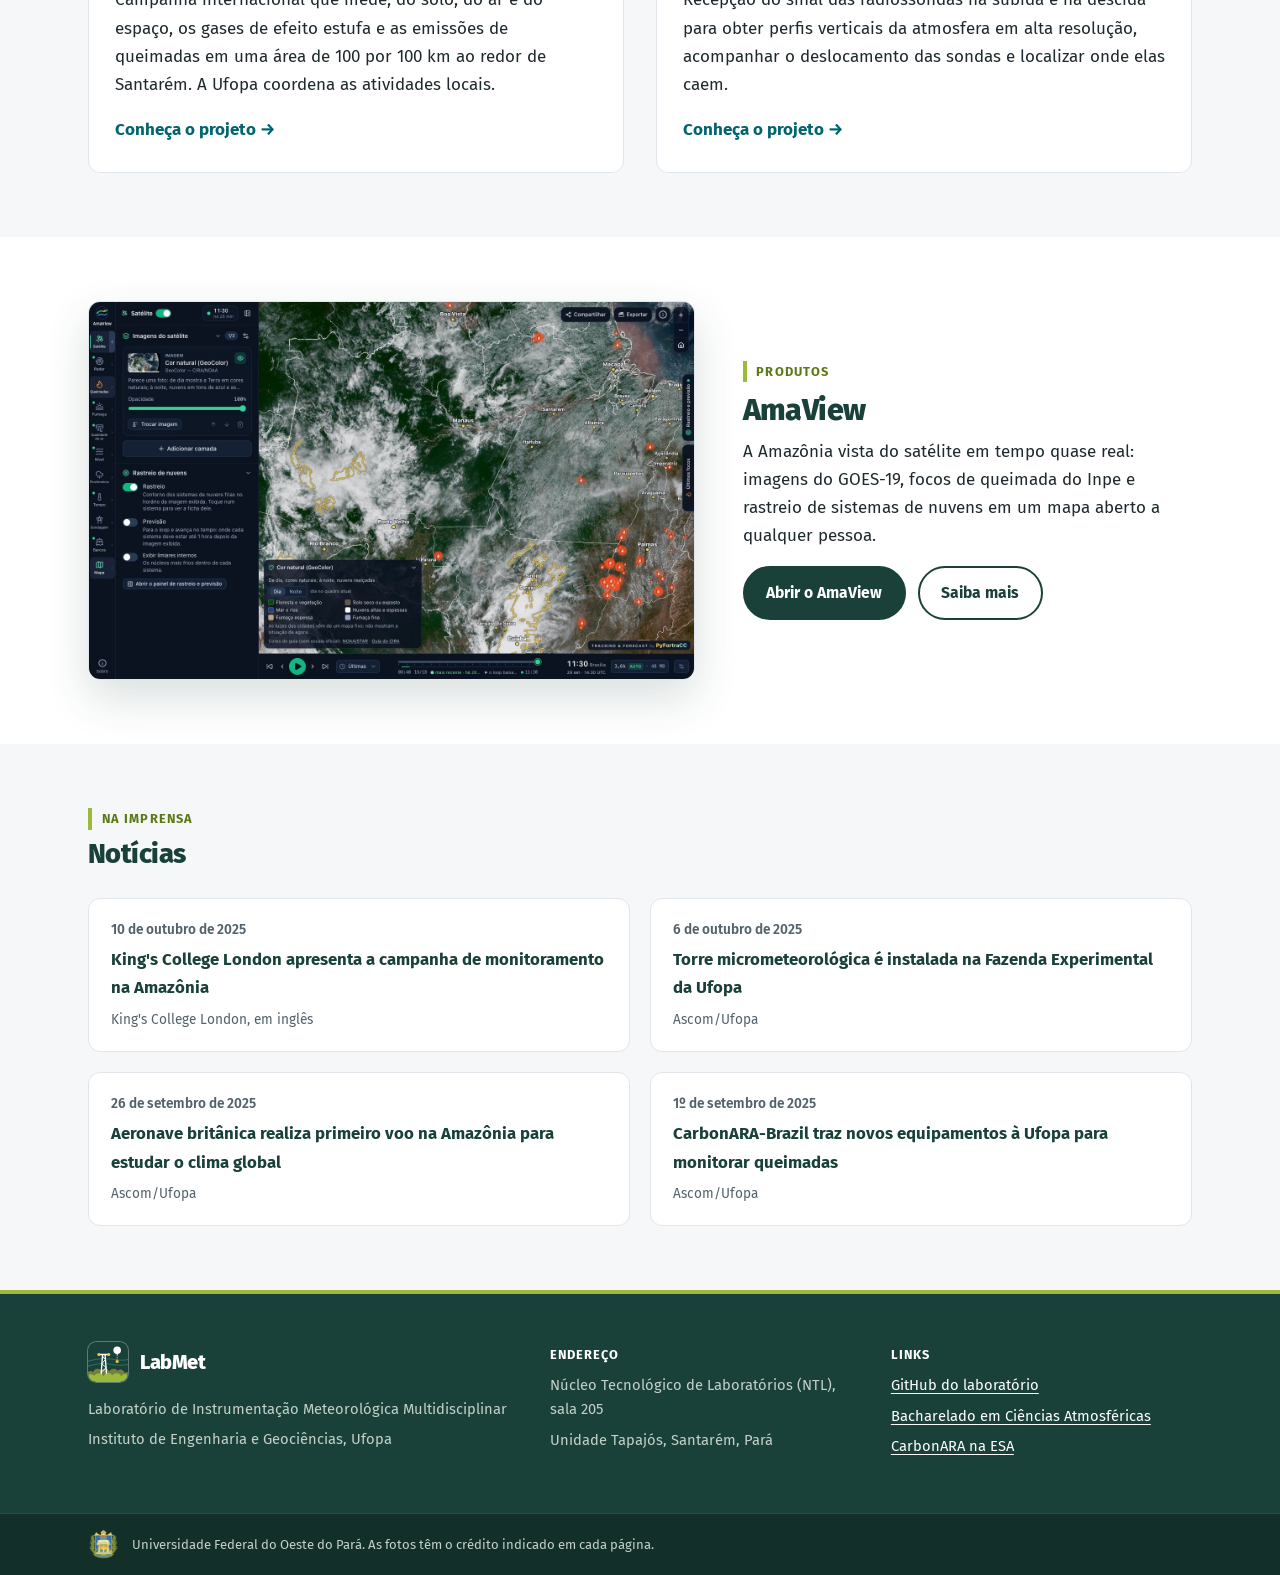
==== commit 53ef833a: "Adiciona a versão em inglês do site e o seletor de idioma - Páginas em inglês em en/, com os mesmos " ====
--- a/index.html
+++ b/index.html
@@ -11,6 +11,9 @@
   <meta property="og:url" content="https://labmet-ufopa.github.io/">
   <meta property="og:image" content="https://labmet-ufopa.github.io/assets/img/fotos/twin-otter-hangar.jpg">
   <meta property="og:locale" content="pt_BR">
+  <link rel="alternate" hreflang="pt-BR" href="https://labmet-ufopa.github.io/">
+  <link rel="alternate" hreflang="en" href="https://labmet-ufopa.github.io/en/">
+  <link rel="alternate" hreflang="x-default" href="https://labmet-ufopa.github.io/">
   <link rel="icon" href="assets/img/logo.svg" type="image/svg+xml">
   <link rel="preconnect" href="https://fonts.googleapis.com">
   <link rel="preconnect" href="https://fonts.gstatic.com" crossorigin>
@@ -23,7 +26,13 @@
   <div class="barra-ufopa">
     <div class="container">
       <a class="ufopa-marca" href="https://www.ufopa.edu.br/"><img src="assets/img/ufopa-brasao.png" alt="Brasão da Ufopa" width="30" height="30"><span>Universidade Federal do Oeste do Pará</span></a>
-      <a class="ufopa-instituto" href="https://ieg.ufopa.edu.br/">Instituto de Engenharia e Geociências</a>
+      <div class="barra-direita">
+        <a class="ufopa-instituto" href="https://ieg.ufopa.edu.br/">Instituto de Engenharia e Geociências</a>
+        <nav class="idiomas" aria-label="Idioma">
+          <a href="index.html" hreflang="pt-BR" lang="pt-BR" aria-current="true" title="Português (Brasil)"><img src="assets/img/bandeira-br.svg" alt="" width="24" height="16"><span>PT</span></a>
+          <a href="en/index.html" hreflang="en" lang="en" title="English"><img src="assets/img/bandeira-uk.svg" alt="" width="24" height="16"><span>EN</span></a>
+        </nav>
+      </div>
     </div>
   </div>
 
--- a/assets/css/style.css
+++ b/assets/css/style.css
@@ -55,6 +55,12 @@
 .ufopa-marca img { width: 1.9rem; height: 1.9rem; flex: none; }
 .ufopa-marca span { color: #fff; font-weight: 700; font-size: 0.82rem; text-transform: uppercase; letter-spacing: 0.08em; line-height: 1.2; }
 .ufopa-instituto { font-weight: 600; }
+.barra-direita { display: flex; align-items: center; gap: 0.4rem 1.25rem; }
+.idiomas { display: flex; gap: 0.3rem; }
+.idiomas a { display: flex; align-items: center; gap: 0.35rem; padding: 0.2rem 0.45rem; border-radius: 6px; font-weight: 700; font-size: 0.75rem; letter-spacing: 0.04em; opacity: 0.72; }
+.idiomas a:hover { opacity: 1; background: rgba(255, 255, 255, 0.08); }
+.idiomas a[aria-current] { opacity: 1; color: #fff; background: rgba(255, 255, 255, 0.14); }
+.idiomas img { width: 24px; height: 16px; border-radius: 2px; box-shadow: 0 0 0 1px rgba(255, 255, 255, 0.35); }
 
 /* Cabeçalho */
 .cabecalho { position: sticky; top: 0; z-index: 20; background: rgba(255, 255, 255, 0.94); backdrop-filter: blur(10px); border-bottom: 1px solid var(--linha); }
@@ -287,6 +293,12 @@
   .menu a { padding: 0.4rem 0.65rem; font-size: 0.92rem; }
 }
 @media (max-width: 600px) {
-  .ufopa-marca span { font-size: 0.74rem; letter-spacing: 0.04em; }
+  .barra-ufopa .container { flex-wrap: nowrap; gap: 0.5rem; }
+  .ufopa-marca { gap: 0.45rem; min-width: 0; }
+  .ufopa-marca img { width: 1.6rem; height: 1.6rem; }
+  .ufopa-marca span { font-size: 0.66rem; letter-spacing: 0.02em; }
   .ufopa-instituto { display: none; }
-}
+  .idiomas { gap: 0.15rem; }
+  .idiomas a { padding: 0.25rem 0.3rem; }
+  .idiomas span { display: none; }
+}
